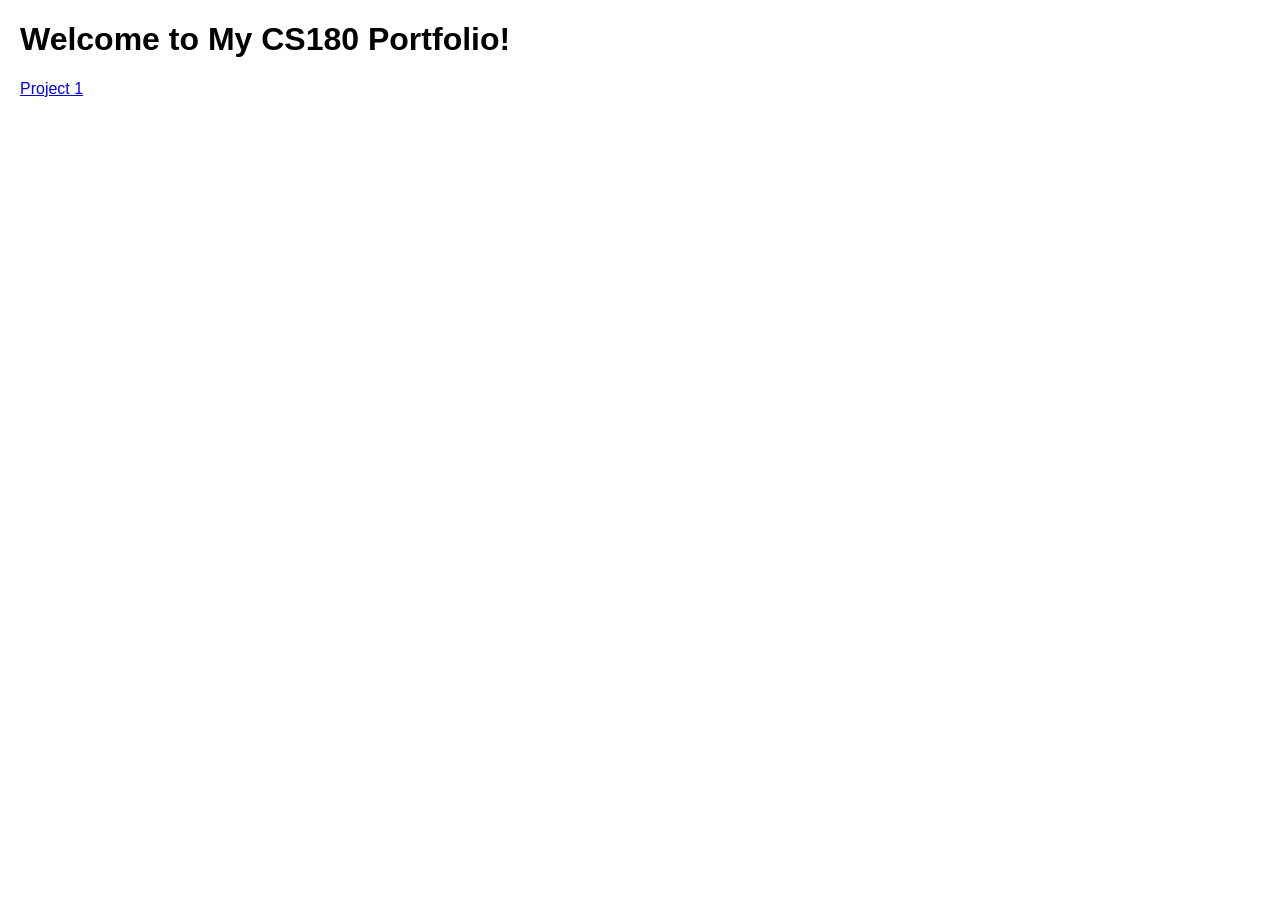
==== index.html @ 3cdd0953 "Update index.html" ====
<!DOCTYPE html>
<html>
<head>
    <title>My Portfolio</title>
    <style>
        body {
            font-family: Arial, sans-serif;
            margin: 20px;
        }
    </style>
</head>
<body>
    <h1>Welcome to My CS180 Portfolio!</h1>
    <a href="./1/index.html">Project 1</a>
</body>
</html>
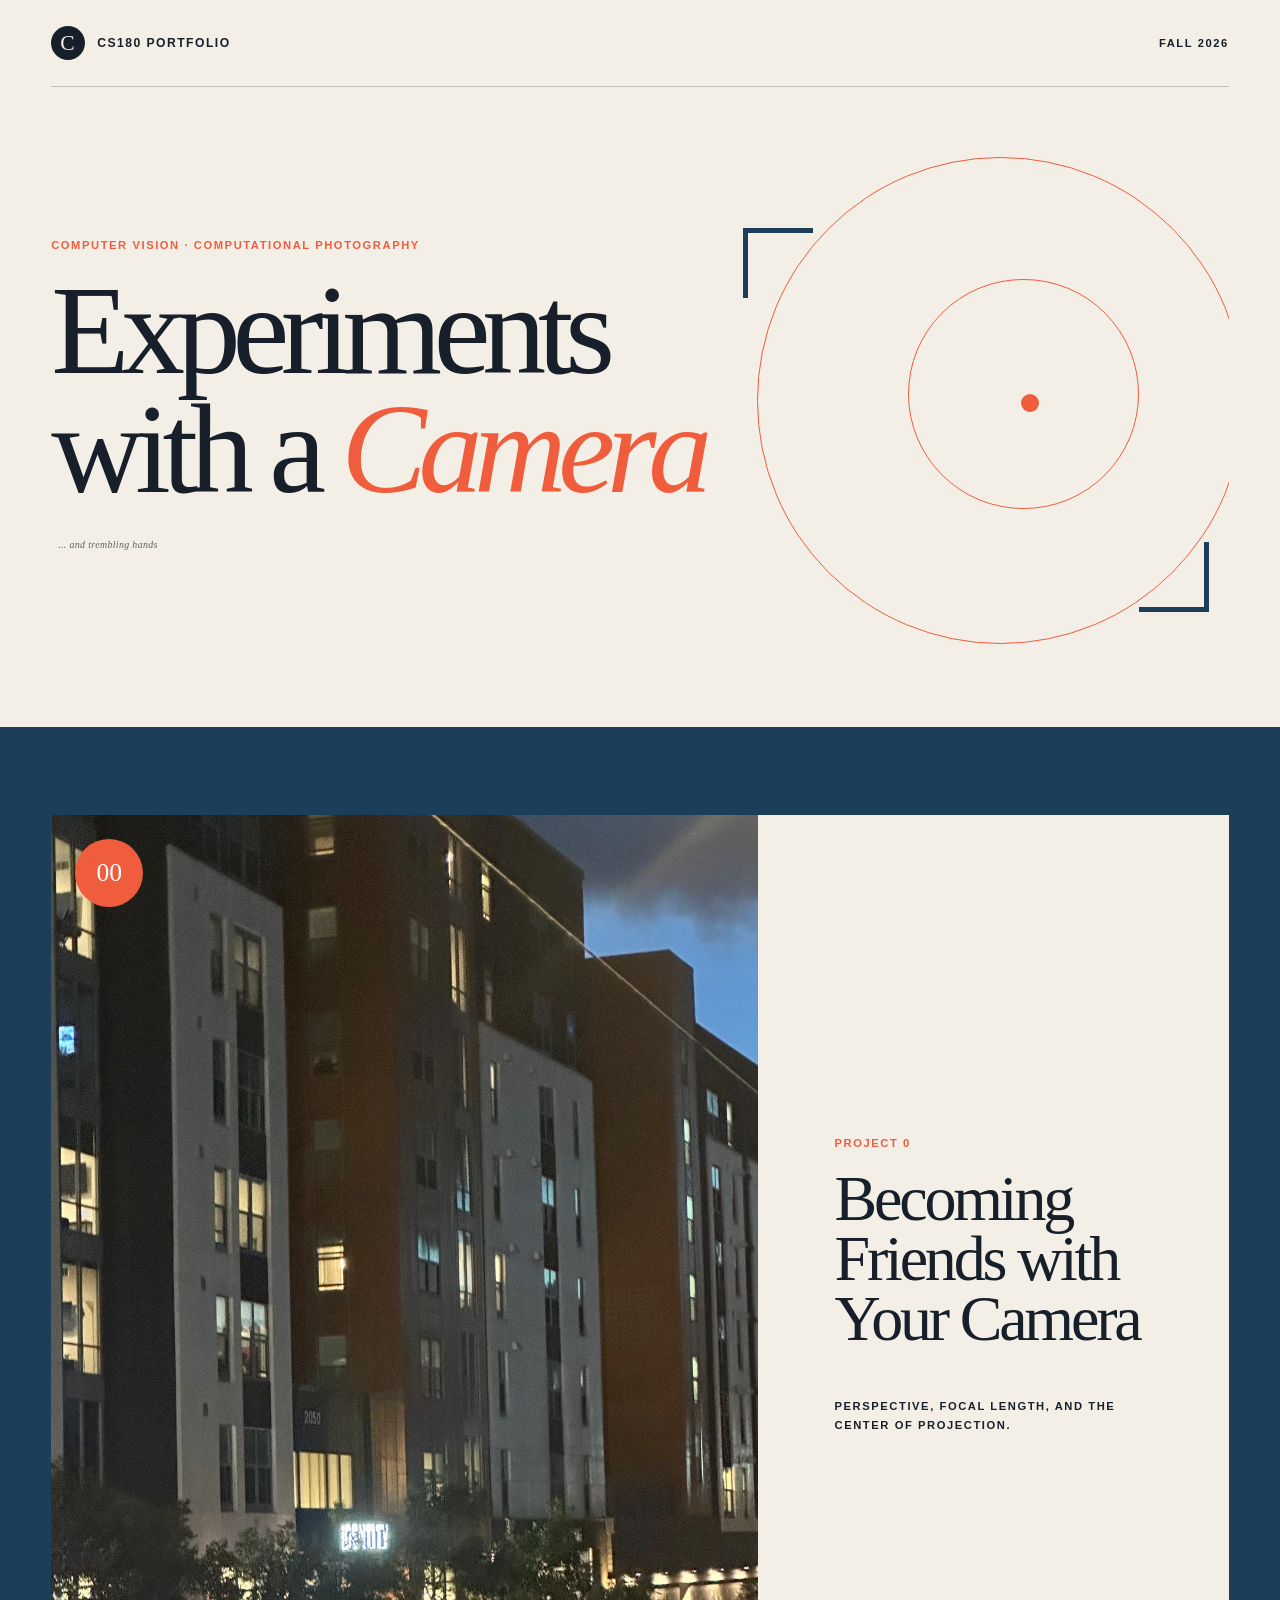
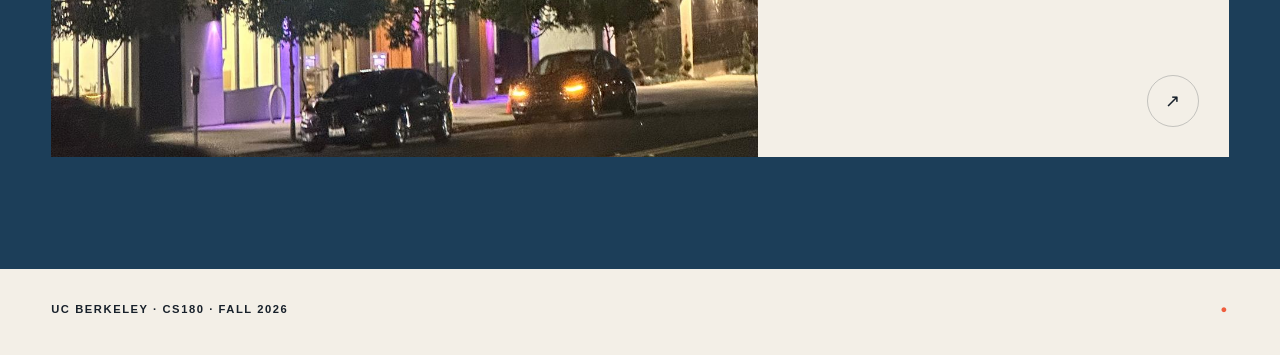
==== commit f2fa5ab4: "Add Project 0 camera perspective portfolio" ====
--- a/index.html
+++ b/index.html
@@ -1,16 +1,57 @@
 <!DOCTYPE html>
-<html>
+<html lang="en">
 <head>
-    <title>My Portfolio</title>
-    <style>
-        body {
-            font-family: Arial, sans-serif;
-            margin: 20px;
-        }
-    </style>
+    <meta charset="UTF-8">
+    <meta name="viewport" content="width=device-width, initial-scale=1.0">
+    <meta name="description" content="CS180 computer vision and computational photography portfolio.">
+    <title>CS180 Computer Vision Portfolio</title>
+    <link rel="stylesheet" href="./style.css">
 </head>
 <body>
-    <h1>Welcome to My CS180 Portfolio!</h1>
-    <a href="./1/index.html">Project 1</a>
+    <header class="site-header">
+        <a class="wordmark" href="./index.html" aria-label="CS180 portfolio home">
+            <span class="wordmark-mark">C</span>
+            <span>CS180 Portfolio</span>
+        </a>
+        <span class="term">Fall 2026</span>
+    </header>
+
+    <main>
+        <section class="hero">
+            <div class="hero-copy">
+                <p class="eyebrow">Computer Vision · Computational Photography</p>
+                <h1>Experiments<br>with a <em>Camera</em></h1>
+                <p class="hero-aside">... and trembling hands</p>
+            </div>
+
+            <div class="hero-art" aria-hidden="true">
+                <span class="focus-ring focus-ring-large"></span>
+                <span class="focus-ring focus-ring-small"></span>
+                <span class="focus-dot"></span>
+                <span class="frame-corner frame-corner-one"></span>
+                <span class="frame-corner frame-corner-two"></span>
+            </div>
+        </section>
+
+        <section class="project-section">
+            <a class="project-card" href="./0/index.html">
+                <div class="project-photo">
+                    <img src="./0/media/architecture-far.jpeg" alt="Apartment building photographed from farther away with zoom">
+                    <span class="project-index">00</span>
+                </div>
+                <div class="project-copy">
+                    <p class="project-label">Project 0</p>
+                    <h2>Becoming Friends with Your Camera</h2>
+                    <p class="project-meta">Perspective, focal length, and the center of projection.</p>
+                    <span class="project-arrow" aria-hidden="true">↗</span>
+                </div>
+            </a>
+        </section>
+    </main>
+
+    <footer class="site-footer">
+        <span>UC Berkeley · CS180 · Fall 2026</span>
+        <span class="footer-mark" aria-hidden="true">●</span>
+    </footer>
 </body>
 </html>
--- a/style.css
+++ b/style.css
@@ -0,0 +1,370 @@
+:root {
+    --ink: #17202a;
+    --paper: #f3efe7;
+    --paper-deep: #e7e0d3;
+    --accent: #ef5d3d;
+    --blue: #1c3e59;
+    --line: rgba(23, 32, 42, 0.22);
+}
+
+* {
+    box-sizing: border-box;
+}
+
+html {
+    scroll-behavior: smooth;
+}
+
+body {
+    margin: 0;
+    background: var(--paper);
+    color: var(--ink);
+    font-family: Arial, Helvetica, sans-serif;
+}
+
+a {
+    color: inherit;
+    text-decoration: none;
+}
+
+img {
+    display: block;
+    width: 100%;
+}
+
+.site-header,
+.site-footer {
+    display: flex;
+    width: min(100% - 8vw, 1480px);
+    margin: 0 auto;
+    align-items: center;
+    justify-content: space-between;
+}
+
+.site-header {
+    padding: 26px 0;
+    border-bottom: 1px solid var(--line);
+}
+
+.wordmark {
+    display: inline-flex;
+    align-items: center;
+    gap: 12px;
+    font-size: 0.76rem;
+    font-weight: 700;
+    letter-spacing: 0.12em;
+    text-transform: uppercase;
+}
+
+.wordmark-mark {
+    display: grid;
+    width: 34px;
+    height: 34px;
+    place-items: center;
+    border-radius: 50%;
+    background: var(--ink);
+    color: var(--paper);
+    font-family: Georgia, 'Times New Roman', serif;
+    font-size: 1.35rem;
+    font-weight: 400;
+    text-transform: none;
+}
+
+.term,
+.eyebrow,
+.project-label,
+.project-meta,
+.site-footer {
+    font-size: 0.7rem;
+    font-weight: 700;
+    letter-spacing: 0.14em;
+    text-transform: uppercase;
+}
+
+.hero {
+    position: relative;
+    display: grid;
+    min-height: 640px;
+    width: min(100% - 8vw, 1480px);
+    margin: 0 auto;
+    grid-template-columns: minmax(0, 1.15fr) minmax(370px, 0.85fr);
+    align-items: center;
+    overflow: hidden;
+}
+
+.hero-copy {
+    position: relative;
+    z-index: 2;
+    padding: 90px 0 115px;
+}
+
+.eyebrow,
+.project-label {
+    margin: 0;
+    color: var(--accent);
+}
+
+.hero h1 {
+    margin: 20px 0 0;
+    font-family: Georgia, 'Times New Roman', serif;
+    font-size: clamp(5rem, 10vw, 10.4rem);
+    font-weight: 400;
+    line-height: 0.93;
+    letter-spacing: -0.065em;
+}
+
+.hero h1 em {
+    color: var(--accent);
+    font-weight: 400;
+}
+
+.hero-aside {
+    margin: 30px 0 0 7px;
+    font-family: Georgia, 'Times New Roman', serif;
+    font-size: clamp(0.62rem, 0.72vw, 0.76rem);
+    font-style: italic;
+    letter-spacing: 0.035em;
+    opacity: 0.68;
+}
+
+.hero-art {
+    position: relative;
+    align-self: stretch;
+}
+
+.focus-ring {
+    position: absolute;
+    border: 1px solid var(--accent);
+    border-radius: 50%;
+}
+
+.focus-ring-large {
+    top: 11%;
+    right: -3%;
+    width: min(38vw, 540px);
+    aspect-ratio: 1;
+}
+
+.focus-ring-small {
+    top: 30%;
+    right: 18%;
+    width: min(18vw, 250px);
+    aspect-ratio: 1;
+}
+
+.focus-dot {
+    position: absolute;
+    top: 48%;
+    right: 38%;
+    width: 18px;
+    height: 18px;
+    border-radius: 50%;
+    background: var(--accent);
+}
+
+.frame-corner {
+    position: absolute;
+    width: 70px;
+    height: 70px;
+}
+
+.frame-corner-one {
+    top: 22%;
+    left: 3%;
+    border-top: 5px solid var(--blue);
+    border-left: 5px solid var(--blue);
+}
+
+.frame-corner-two {
+    right: 4%;
+    bottom: 18%;
+    border-right: 5px solid var(--blue);
+    border-bottom: 5px solid var(--blue);
+}
+
+.project-section {
+    padding: 88px 4vw 112px;
+    background: var(--blue);
+}
+
+.project-card {
+    display: grid;
+    max-width: 1380px;
+    margin: 0 auto;
+    grid-template-columns: minmax(0, 1.2fr) minmax(360px, 0.8fr);
+    background: var(--paper);
+    transition: box-shadow 220ms ease, transform 220ms ease;
+}
+
+.project-card:hover {
+    box-shadow: 0 30px 75px rgba(0, 0, 0, 0.26);
+    transform: translateY(-6px);
+}
+
+.project-photo {
+    position: relative;
+    min-height: 520px;
+    overflow: hidden;
+}
+
+.project-photo img {
+    height: 100%;
+    object-fit: cover;
+    transition: transform 650ms ease;
+}
+
+.project-card:hover .project-photo img {
+    transform: scale(1.025);
+}
+
+.project-index {
+    position: absolute;
+    top: 24px;
+    left: 24px;
+    display: grid;
+    width: 68px;
+    height: 68px;
+    place-items: center;
+    border-radius: 50%;
+    background: var(--accent);
+    color: white;
+    font-family: Georgia, 'Times New Roman', serif;
+    font-size: 1.6rem;
+}
+
+.project-copy {
+    position: relative;
+    display: flex;
+    min-height: 520px;
+    padding: clamp(40px, 6vw, 84px);
+    flex-direction: column;
+    justify-content: center;
+}
+
+.project-copy h2 {
+    max-width: 530px;
+    margin: 20px 0 48px;
+    font-family: Georgia, 'Times New Roman', serif;
+    font-size: clamp(3.2rem, 5vw, 6rem);
+    font-weight: 400;
+    line-height: 0.94;
+    letter-spacing: -0.05em;
+}
+
+.project-meta {
+    max-width: 360px;
+    margin: 0;
+    line-height: 1.7;
+}
+
+.project-arrow {
+    position: absolute;
+    right: 30px;
+    bottom: 30px;
+    display: grid;
+    width: 52px;
+    height: 52px;
+    place-items: center;
+    border: 1px solid var(--line);
+    border-radius: 50%;
+    font-size: 1.15rem;
+}
+
+.site-footer {
+    padding: 34px 0 40px;
+}
+
+.footer-mark {
+    color: var(--accent);
+}
+
+@media (max-width: 850px) {
+    .hero {
+        min-height: 720px;
+        grid-template-columns: 1fr;
+    }
+
+    .hero-copy {
+        padding-bottom: 40px;
+    }
+
+    .hero-art {
+        position: absolute;
+        right: 0;
+        bottom: 0;
+        width: 55%;
+        height: 48%;
+    }
+
+    .focus-ring-large {
+        width: 340px;
+    }
+
+    .focus-ring-small {
+        width: 160px;
+    }
+
+    .project-card {
+        grid-template-columns: 1fr;
+    }
+}
+
+@media (max-width: 560px) {
+    .site-header,
+    .site-footer,
+    .hero {
+        width: min(100% - 44px, 1480px);
+    }
+
+    .term {
+        display: none;
+    }
+
+    .hero {
+        min-height: 630px;
+    }
+
+    .hero h1 {
+        font-size: clamp(4.2rem, 21vw, 6.2rem);
+    }
+
+    .project-section {
+        padding: 62px 22px 72px;
+    }
+
+    .project-photo {
+        min-height: 390px;
+    }
+
+    .project-copy {
+        min-height: 420px;
+        padding: 42px 28px 80px;
+    }
+
+    .project-copy h2 {
+        font-size: 3.5rem;
+    }
+
+    .site-footer {
+        line-height: 1.6;
+    }
+}
+
+@media (prefers-reduced-motion: reduce) {
+    *,
+    *::before,
+    *::after {
+        scroll-behavior: auto !important;
+        transition-duration: 0.01ms !important;
+    }
+}
+
+@media print {
+    body {
+        background: white;
+    }
+
+    .project-card {
+        break-inside: avoid;
+    }
+}
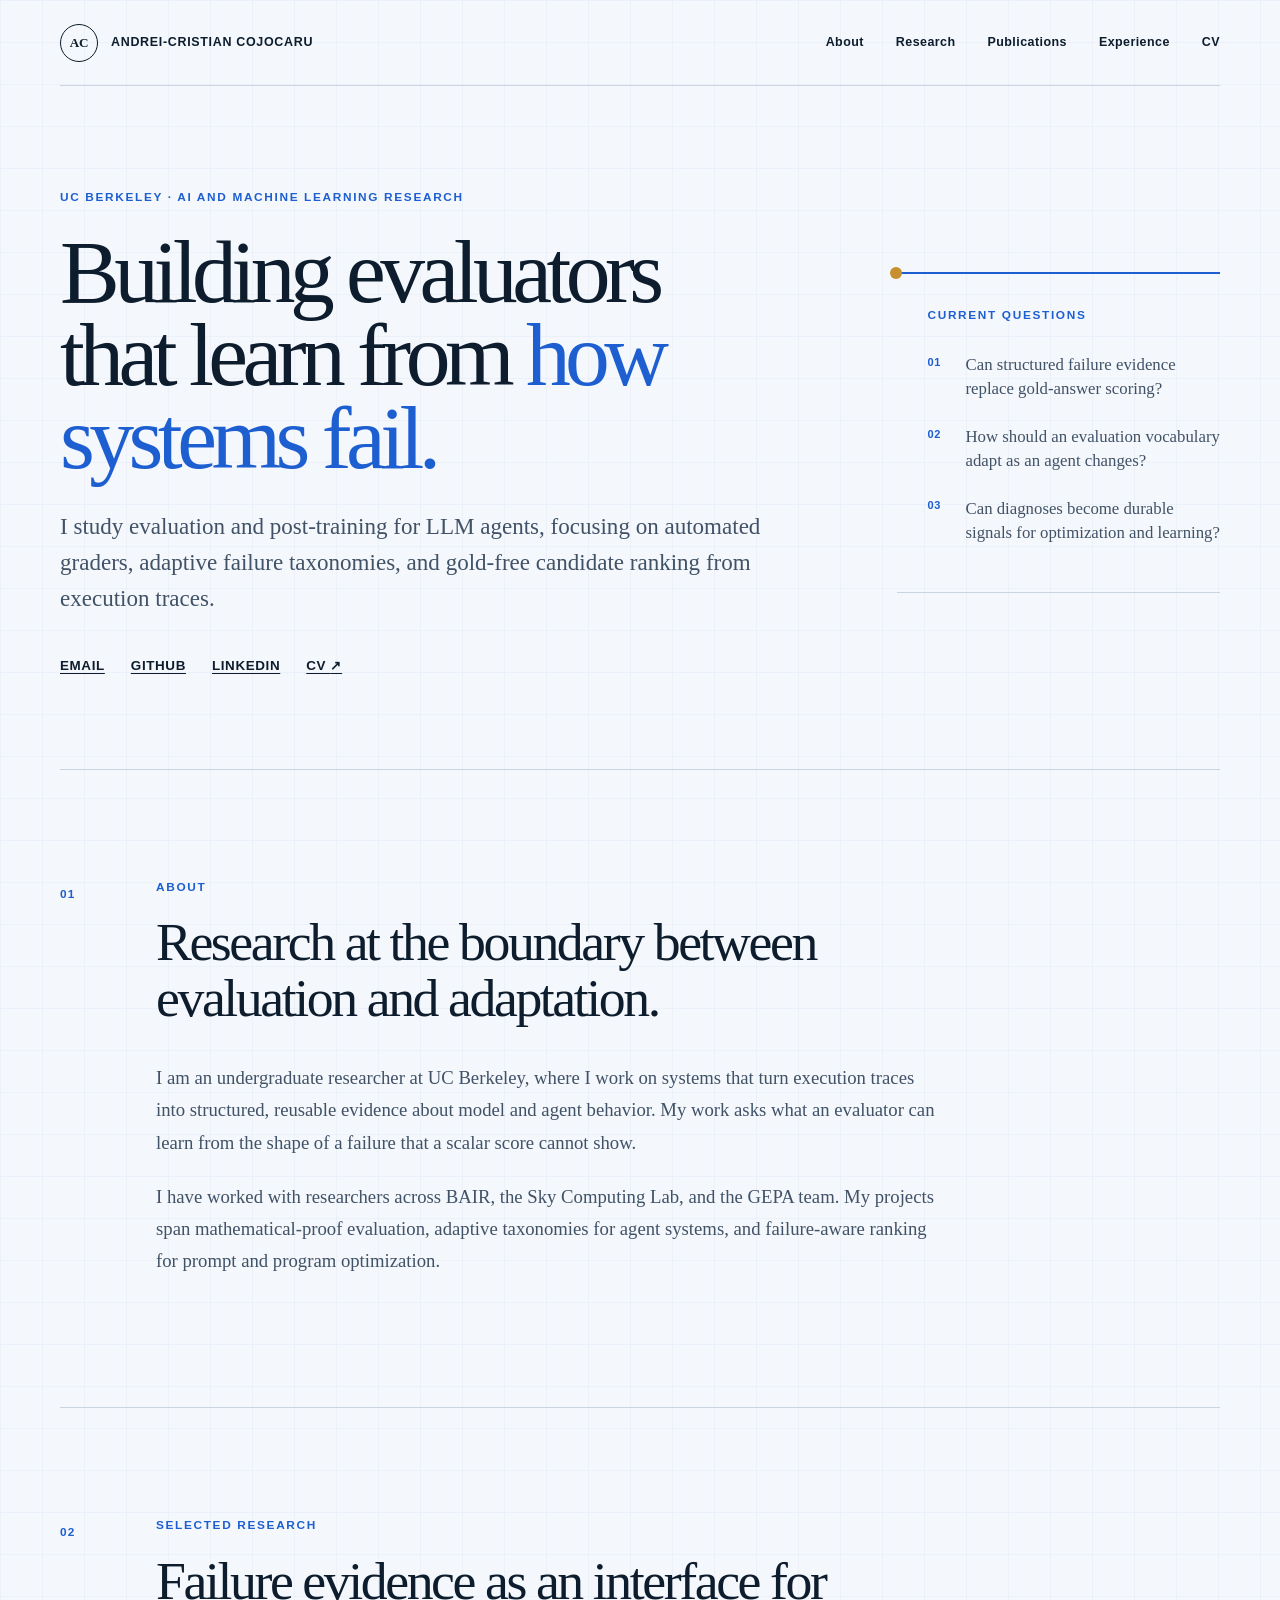
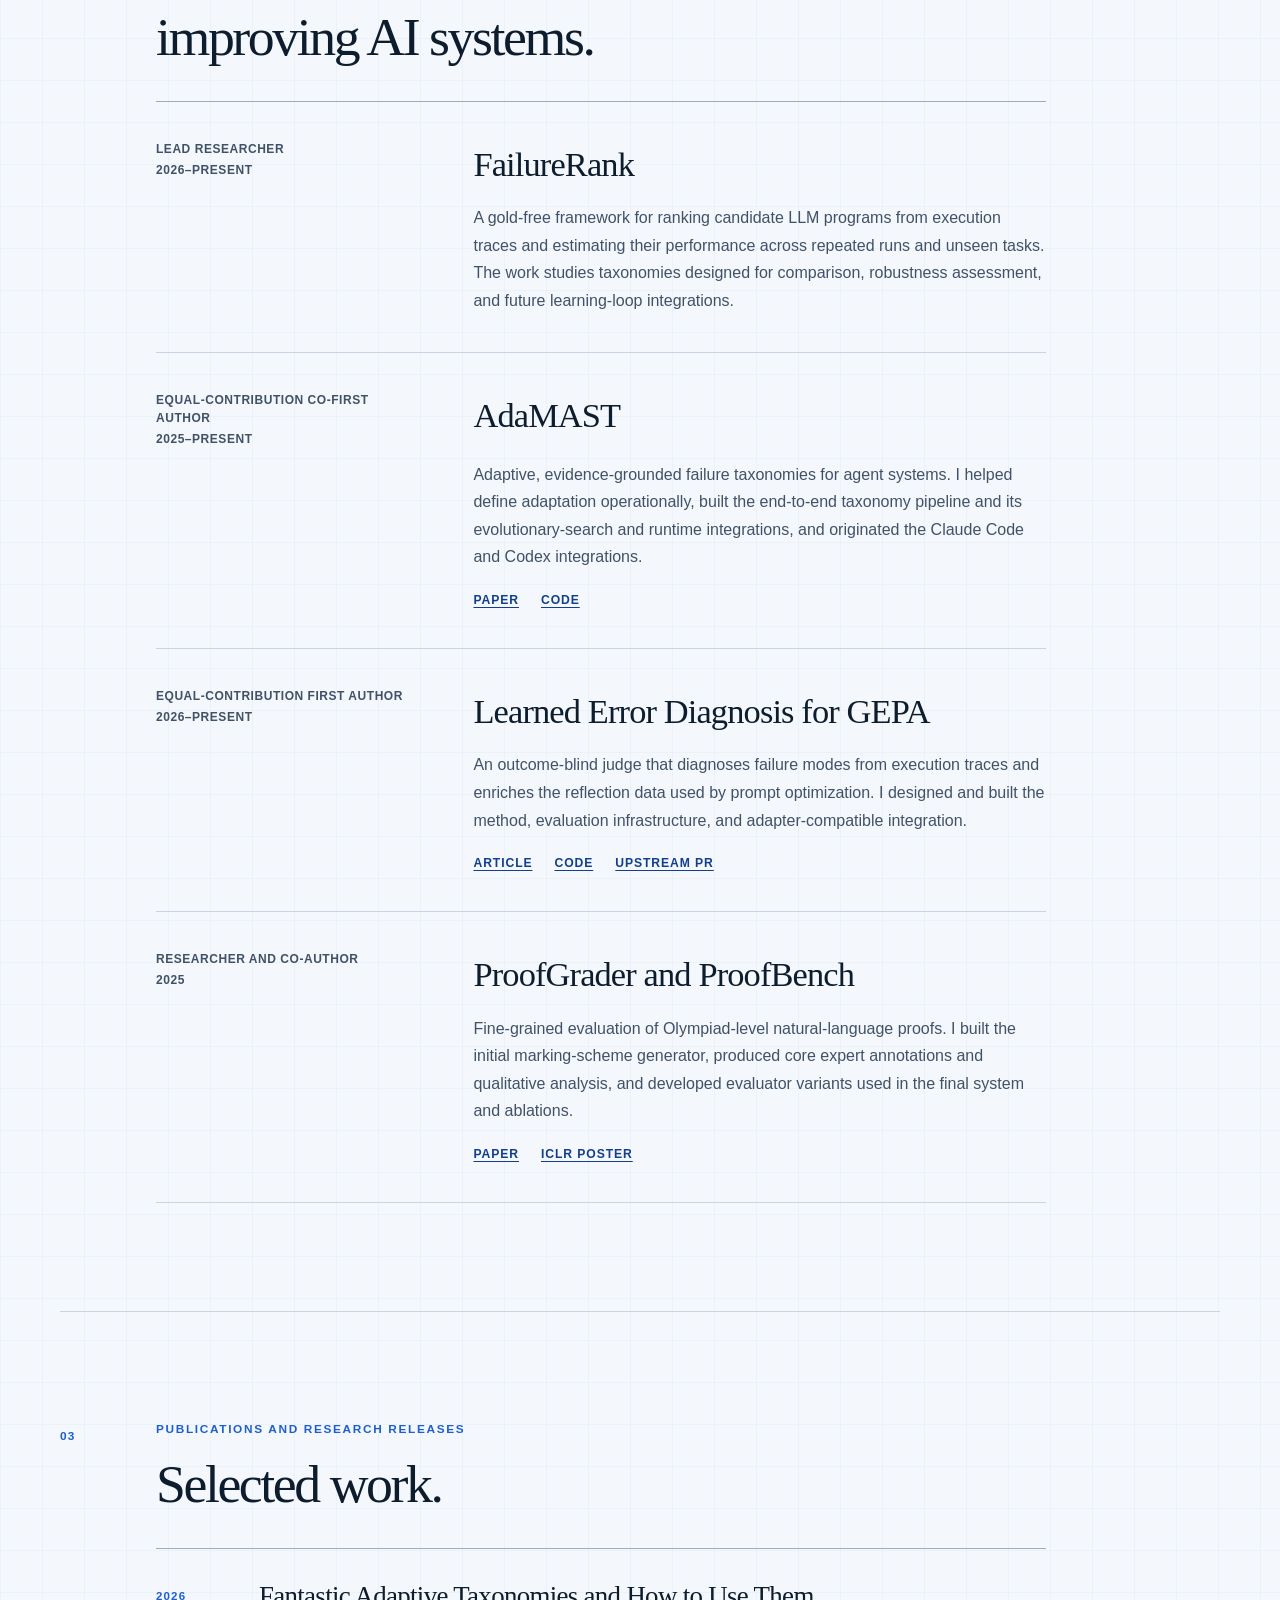
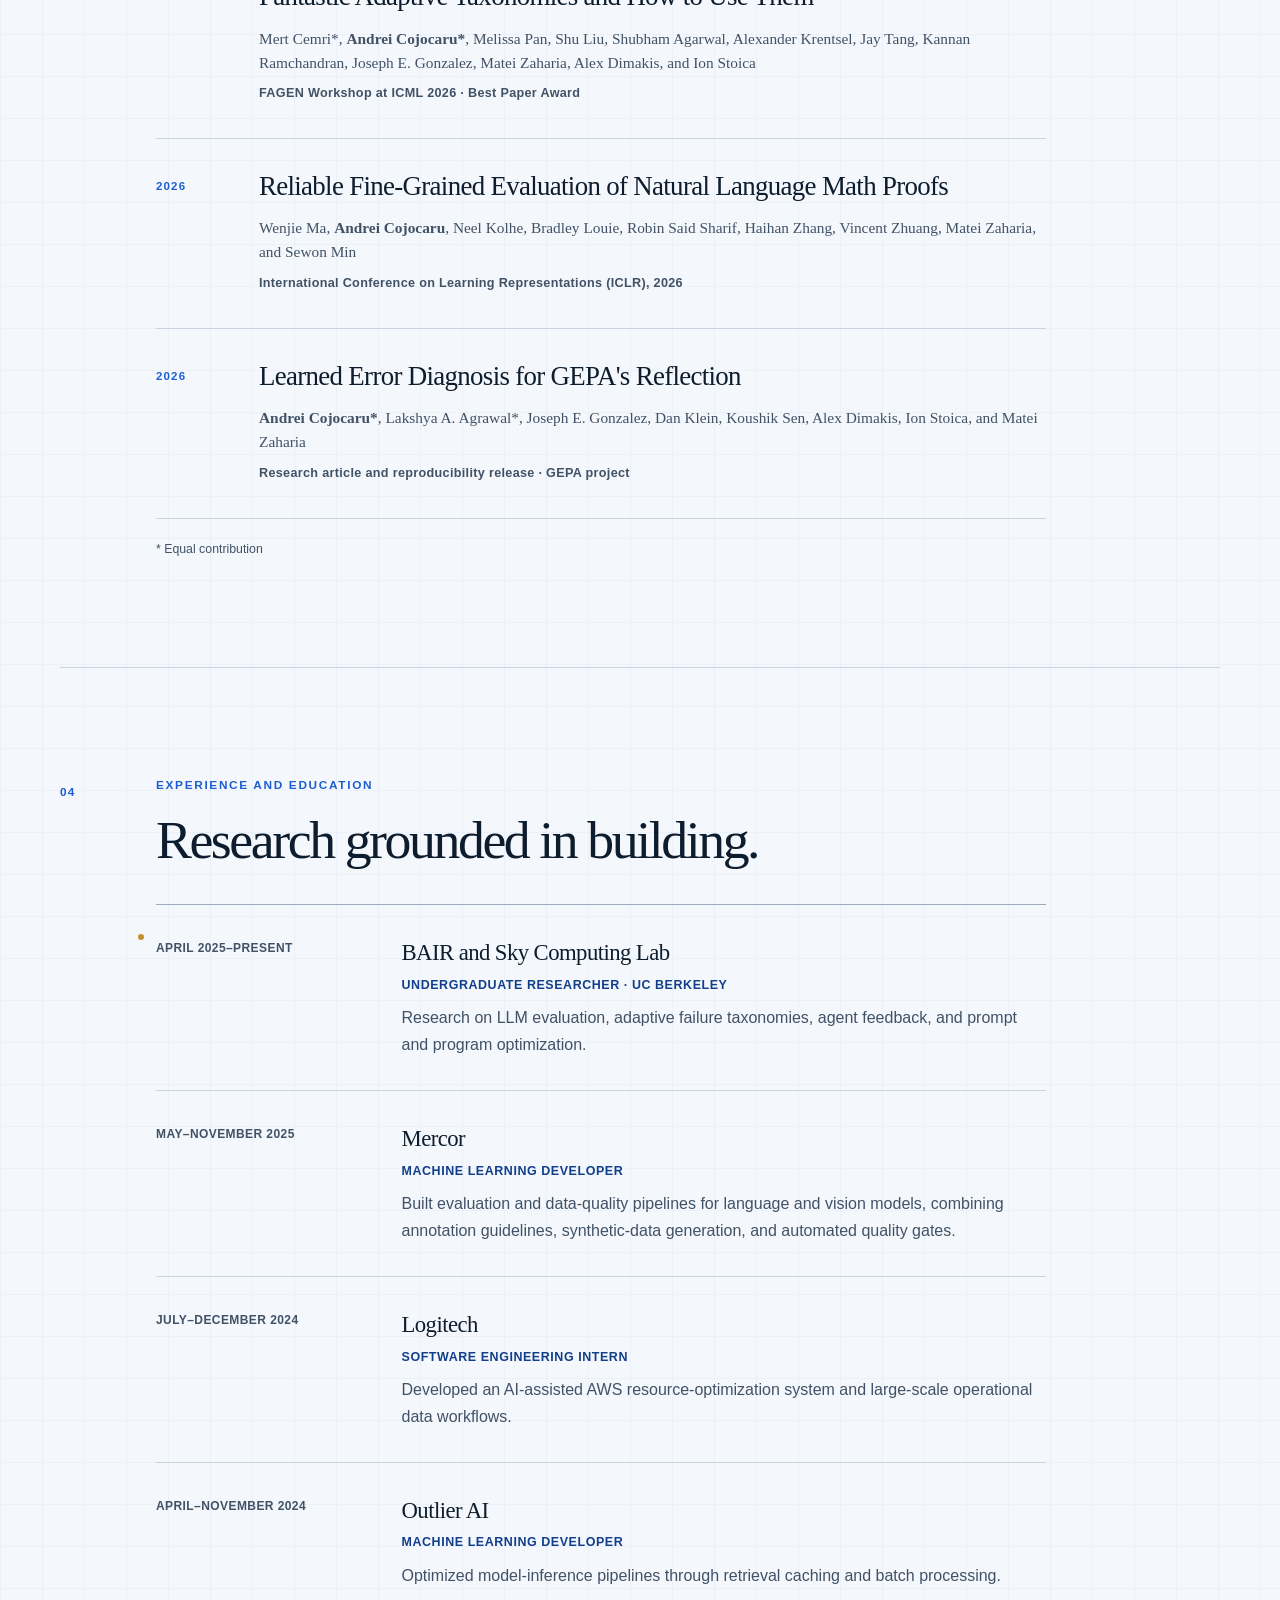
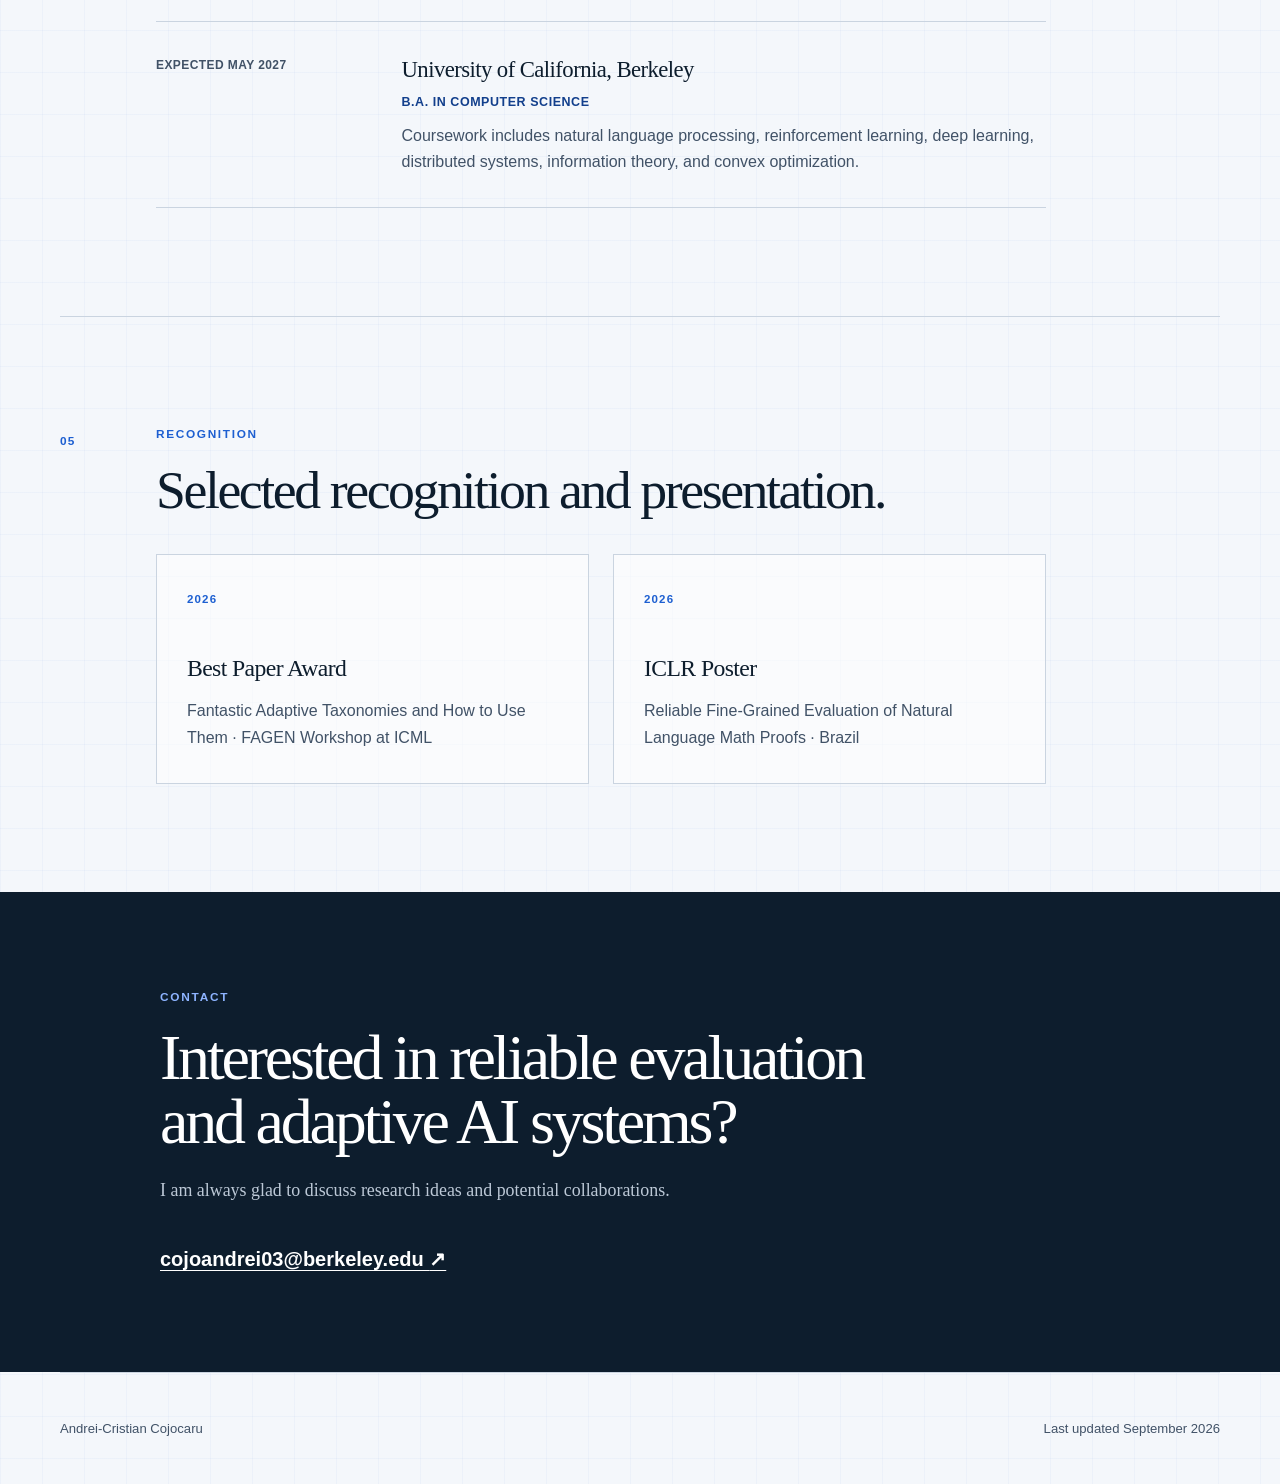
==== commit b0a9ff63: "Replace course landing page with academic profile" ====
--- a/index.html
+++ b/index.html
@@ -1,57 +1,249 @@
-<!DOCTYPE html>
+<!doctype html>
 <html lang="en">
 <head>
-    <meta charset="UTF-8">
-    <meta name="viewport" content="width=device-width, initial-scale=1.0">
-    <meta name="description" content="CS180 computer vision and computational photography portfolio.">
-    <title>CS180 Computer Vision Portfolio</title>
+    <meta charset="utf-8">
+    <meta name="viewport" content="width=device-width, initial-scale=1">
+    <meta name="description" content="Andrei-Cristian Cojocaru is a UC Berkeley researcher working on LLM evaluation, post-training, and agentic systems.">
+    <meta name="theme-color" content="#f4f7fb">
+    <title>Andrei-Cristian Cojocaru | AI Research</title>
     <link rel="stylesheet" href="./style.css">
 </head>
 <body>
-    <header class="site-header">
-        <a class="wordmark" href="./index.html" aria-label="CS180 portfolio home">
-            <span class="wordmark-mark">C</span>
-            <span>CS180 Portfolio</span>
+    <a class="skip-link" href="#main">Skip to content</a>
+
+    <header class="site-header" id="top">
+        <a class="identity" href="#top" aria-label="Andrei-Cristian Cojocaru home">
+            <span class="identity-mark" aria-hidden="true">AC</span>
+            <span>Andrei-Cristian Cojocaru</span>
         </a>
-        <span class="term">Fall 2026</span>
+        <nav class="site-nav" aria-label="Primary navigation">
+            <a href="#about">About</a>
+            <a href="#research">Research</a>
+            <a href="#publications">Publications</a>
+            <a href="#experience">Experience</a>
+            <a href="./assets/Andrei_Cojocaru_CV.pdf">CV</a>
+        </nav>
     </header>
 
-    <main>
-        <section class="hero">
-            <div class="hero-copy">
-                <p class="eyebrow">Computer Vision · Computational Photography</p>
-                <h1>Experiments<br>with a <em>Camera</em></h1>
-                <p class="hero-aside">... and trembling hands</p>
-            </div>
-
-            <div class="hero-art" aria-hidden="true">
-                <span class="focus-ring focus-ring-large"></span>
-                <span class="focus-ring focus-ring-small"></span>
-                <span class="focus-dot"></span>
-                <span class="frame-corner frame-corner-one"></span>
-                <span class="frame-corner frame-corner-two"></span>
-            </div>
-        </section>
-
-        <section class="project-section">
-            <a class="project-card" href="./0/index.html">
-                <div class="project-photo">
-                    <img src="./0/media/architecture-far.jpeg" alt="Apartment building photographed from farther away with zoom">
-                    <span class="project-index">00</span>
-                </div>
-                <div class="project-copy">
-                    <p class="project-label">Project 0</p>
-                    <h2>Becoming Friends with Your Camera</h2>
-                    <p class="project-meta">Perspective, focal length, and the center of projection.</p>
-                    <span class="project-arrow" aria-hidden="true">↗</span>
-                </div>
-            </a>
+    <main id="main">
+        <section class="intro" aria-labelledby="intro-title">
+            <div class="intro-copy">
+                <p class="eyebrow">UC Berkeley · AI and machine learning research</p>
+                <h1 id="intro-title">Building evaluators that learn from <em>how systems fail.</em></h1>
+                <p class="intro-summary">I study evaluation and post-training for LLM agents, focusing on automated graders, adaptive failure taxonomies, and gold-free candidate ranking from execution traces.</p>
+                <div class="profile-links" aria-label="Profile links">
+                    <a href="mailto:cojoandrei03@berkeley.edu">Email</a>
+                    <a href="https://github.com/AndreiBerkeley">GitHub</a>
+                    <a href="https://www.linkedin.com/in/andrei-cojocaru-berkeley">LinkedIn</a>
+                    <a href="./assets/Andrei_Cojocaru_CV.pdf">CV <span aria-hidden="true">↗</span></a>
+                </div>
+            </div>
+
+            <aside class="focus-panel" aria-labelledby="focus-title">
+                <p class="panel-label" id="focus-title">Current questions</p>
+                <ol>
+                    <li>Can structured failure evidence replace gold-answer scoring?</li>
+                    <li>How should an evaluation vocabulary adapt as an agent changes?</li>
+                    <li>Can diagnoses become durable signals for optimization and learning?</li>
+                </ol>
+            </aside>
+        </section>
+
+        <section class="section about" id="about" aria-labelledby="about-title">
+            <div class="section-index" aria-hidden="true">01</div>
+            <div class="section-body">
+                <p class="section-kicker">About</p>
+                <h2 id="about-title">Research at the boundary between evaluation and adaptation.</h2>
+                <p>I am an undergraduate researcher at UC Berkeley, where I work on systems that turn execution traces into structured, reusable evidence about model and agent behavior. My work asks what an evaluator can learn from the shape of a failure that a scalar score cannot show.</p>
+                <p>I have worked with researchers across BAIR, the Sky Computing Lab, and the GEPA team. My projects span mathematical-proof evaluation, adaptive taxonomies for agent systems, and failure-aware ranking for prompt and program optimization.</p>
+            </div>
+        </section>
+
+        <section class="section research" id="research" aria-labelledby="research-title">
+            <div class="section-index" aria-hidden="true">02</div>
+            <div class="section-body">
+                <p class="section-kicker">Selected research</p>
+                <h2 id="research-title">Failure evidence as an interface for improving AI systems.</h2>
+
+                <div class="project-list">
+                    <article class="project">
+                        <div class="project-meta">
+                            <span>Lead researcher</span>
+                            <span>2026–present</span>
+                        </div>
+                        <h3>FailureRank</h3>
+                        <p>A gold-free framework for ranking candidate LLM programs from execution traces and estimating their performance across repeated runs and unseen tasks. The work studies taxonomies designed for comparison, robustness assessment, and future learning-loop integrations.</p>
+                    </article>
+
+                    <article class="project">
+                        <div class="project-meta">
+                            <span>Equal-contribution co-first author</span>
+                            <span>2025–present</span>
+                        </div>
+                        <h3>AdaMAST</h3>
+                        <p>Adaptive, evidence-grounded failure taxonomies for agent systems. I helped define adaptation operationally, built the end-to-end taxonomy pipeline and its evolutionary-search and runtime integrations, and originated the Claude Code and Codex integrations.</p>
+                        <div class="inline-links">
+                            <a href="https://arxiv.org/abs/2607.16387">Paper</a>
+                            <a href="https://github.com/multi-agent-systems-failure-taxonomy/AdaMAST">Code</a>
+                        </div>
+                    </article>
+
+                    <article class="project">
+                        <div class="project-meta">
+                            <span>Equal-contribution first author</span>
+                            <span>2026–present</span>
+                        </div>
+                        <h3>Learned Error Diagnosis for GEPA</h3>
+                        <p>An outcome-blind judge that diagnoses failure modes from execution traces and enriches the reflection data used by prompt optimization. I designed and built the method, evaluation infrastructure, and adapter-compatible integration.</p>
+                        <div class="inline-links">
+                            <a href="https://andreiberkeley.github.io/gepa-named-failure-modes/blog/2026/09/03/named-failure-modes/">Article</a>
+                            <a href="https://github.com/AndreiBerkeley/gepa-named-failure-modes">Code</a>
+                            <a href="https://github.com/gepa-ai/gepa/pull/447">Upstream PR</a>
+                        </div>
+                    </article>
+
+                    <article class="project">
+                        <div class="project-meta">
+                            <span>Researcher and co-author</span>
+                            <span>2025</span>
+                        </div>
+                        <h3>ProofGrader and ProofBench</h3>
+                        <p>Fine-grained evaluation of Olympiad-level natural-language proofs. I built the initial marking-scheme generator, produced core expert annotations and qualitative analysis, and developed evaluator variants used in the final system and ablations.</p>
+                        <div class="inline-links">
+                            <a href="https://arxiv.org/abs/2510.13888">Paper</a>
+                            <a href="https://iclr.cc/media/iclr-2026/Slides/10007732_wFrlhD4.pdf">ICLR poster</a>
+                        </div>
+                    </article>
+                </div>
+            </div>
+        </section>
+
+        <section class="section publications" id="publications" aria-labelledby="publications-title">
+            <div class="section-index" aria-hidden="true">03</div>
+            <div class="section-body">
+                <p class="section-kicker">Publications and research releases</p>
+                <h2 id="publications-title">Selected work.</h2>
+
+                <div class="publication-list">
+                    <article class="publication">
+                        <div class="publication-year">2026</div>
+                        <div class="publication-copy">
+                            <h3><a href="https://arxiv.org/abs/2607.16387">Fantastic Adaptive Taxonomies and How to Use Them</a></h3>
+                            <p class="authors">Mert Cemri*, <strong>Andrei Cojocaru*</strong>, Melissa Pan, Shu Liu, Shubham Agarwal, Alexander Krentsel, Jay Tang, Kannan Ramchandran, Joseph E. Gonzalez, Matei Zaharia, Alex Dimakis, and Ion Stoica</p>
+                            <p class="venue">FAGEN Workshop at ICML 2026 · <strong>Best Paper Award</strong></p>
+                        </div>
+                    </article>
+
+                    <article class="publication">
+                        <div class="publication-year">2026</div>
+                        <div class="publication-copy">
+                            <h3><a href="https://arxiv.org/abs/2510.13888">Reliable Fine-Grained Evaluation of Natural Language Math Proofs</a></h3>
+                            <p class="authors">Wenjie Ma, <strong>Andrei Cojocaru</strong>, Neel Kolhe, Bradley Louie, Robin Said Sharif, Haihan Zhang, Vincent Zhuang, Matei Zaharia, and Sewon Min</p>
+                            <p class="venue">International Conference on Learning Representations (ICLR), 2026</p>
+                        </div>
+                    </article>
+
+                    <article class="publication">
+                        <div class="publication-year">2026</div>
+                        <div class="publication-copy">
+                            <h3><a href="https://andreiberkeley.github.io/gepa-named-failure-modes/blog/2026/09/03/named-failure-modes/">Learned Error Diagnosis for GEPA's Reflection</a></h3>
+                            <p class="authors"><strong>Andrei Cojocaru*</strong>, Lakshya A. Agrawal*, Joseph E. Gonzalez, Dan Klein, Koushik Sen, Alex Dimakis, Ion Stoica, and Matei Zaharia</p>
+                            <p class="venue">Research article and reproducibility release · GEPA project</p>
+                        </div>
+                    </article>
+                </div>
+                <p class="equal-note">* Equal contribution</p>
+            </div>
+        </section>
+
+        <section class="section experience" id="experience" aria-labelledby="experience-title">
+            <div class="section-index" aria-hidden="true">04</div>
+            <div class="section-body">
+                <p class="section-kicker">Experience and education</p>
+                <h2 id="experience-title">Research grounded in building.</h2>
+
+                <div class="timeline">
+                    <article class="timeline-entry featured-entry">
+                        <p class="timeline-date">April 2025–present</p>
+                        <div>
+                            <h3>BAIR and Sky Computing Lab</h3>
+                            <p class="role">Undergraduate Researcher · UC Berkeley</p>
+                            <p>Research on LLM evaluation, adaptive failure taxonomies, agent feedback, and prompt and program optimization.</p>
+                        </div>
+                    </article>
+
+                    <article class="timeline-entry">
+                        <p class="timeline-date">May–November 2025</p>
+                        <div>
+                            <h3>Mercor</h3>
+                            <p class="role">Machine Learning Developer</p>
+                            <p>Built evaluation and data-quality pipelines for language and vision models, combining annotation guidelines, synthetic-data generation, and automated quality gates.</p>
+                        </div>
+                    </article>
+
+                    <article class="timeline-entry">
+                        <p class="timeline-date">July–December 2024</p>
+                        <div>
+                            <h3>Logitech</h3>
+                            <p class="role">Software Engineering Intern</p>
+                            <p>Developed an AI-assisted AWS resource-optimization system and large-scale operational data workflows.</p>
+                        </div>
+                    </article>
+
+                    <article class="timeline-entry">
+                        <p class="timeline-date">April–November 2024</p>
+                        <div>
+                            <h3>Outlier AI</h3>
+                            <p class="role">Machine Learning Developer</p>
+                            <p>Optimized model-inference pipelines through retrieval caching and batch processing.</p>
+                        </div>
+                    </article>
+
+                    <article class="timeline-entry education-entry">
+                        <p class="timeline-date">Expected May 2027</p>
+                        <div>
+                            <h3>University of California, Berkeley</h3>
+                            <p class="role">B.A. in Computer Science</p>
+                            <p>Coursework includes natural language processing, reinforcement learning, deep learning, distributed systems, information theory, and convex optimization.</p>
+                        </div>
+                    </article>
+                </div>
+            </div>
+        </section>
+
+        <section class="section recognition" aria-labelledby="recognition-title">
+            <div class="section-index" aria-hidden="true">05</div>
+            <div class="section-body">
+                <p class="section-kicker">Recognition</p>
+                <h2 id="recognition-title">Selected recognition and presentation.</h2>
+                <div class="recognition-grid">
+                    <article>
+                        <span class="recognition-year">2026</span>
+                        <h3>Best Paper Award</h3>
+                        <p>Fantastic Adaptive Taxonomies and How to Use Them · FAGEN Workshop at ICML</p>
+                    </article>
+                    <article>
+                        <span class="recognition-year">2026</span>
+                        <h3>ICLR Poster</h3>
+                        <p>Reliable Fine-Grained Evaluation of Natural Language Math Proofs · Brazil</p>
+                    </article>
+                </div>
+            </div>
+        </section>
+
+        <section class="contact" id="contact" aria-labelledby="contact-title">
+            <div class="contact-inner">
+                <p class="contact-label">Contact</p>
+                <h2 id="contact-title">Interested in reliable evaluation and adaptive AI systems?</h2>
+                <p>I am always glad to discuss research ideas and potential collaborations.</p>
+                <a class="contact-link" href="mailto:cojoandrei03@berkeley.edu">cojoandrei03@berkeley.edu <span aria-hidden="true">↗</span></a>
+            </div>
         </section>
     </main>
 
     <footer class="site-footer">
-        <span>UC Berkeley · CS180 · Fall 2026</span>
-        <span class="footer-mark" aria-hidden="true">●</span>
+        <span>Andrei-Cristian Cojocaru</span>
+        <span>Last updated September 2026</span>
     </footer>
 </body>
 </html>
--- a/style.css
+++ b/style.css
@@ -1,10 +1,15 @@
 :root {
-    --ink: #17202a;
-    --paper: #f3efe7;
-    --paper-deep: #e7e0d3;
-    --accent: #ef5d3d;
-    --blue: #1c3e59;
-    --line: rgba(23, 32, 42, 0.22);
+    --paper: #f4f7fb;
+    --paper-raised: #ffffff;
+    --ink: #0d1d2d;
+    --ink-soft: #415267;
+    --blue: #1d5fd1;
+    --blue-deep: #123f8c;
+    --gold: #c6902f;
+    --line: #cad4e0;
+    --line-strong: #9dabbc;
+    --serif: "Iowan Old Style", "Palatino Linotype", "Book Antiqua", Palatino, Georgia, serif;
+    --sans: Inter, ui-sans-serif, -apple-system, BlinkMacSystemFont, "Segoe UI", sans-serif;
 }
 
 * {
@@ -17,354 +22,607 @@
 
 body {
     margin: 0;
-    background: var(--paper);
+    background:
+        linear-gradient(rgba(29, 95, 209, 0.035) 1px, transparent 1px),
+        linear-gradient(90deg, rgba(29, 95, 209, 0.035) 1px, transparent 1px),
+        var(--paper);
+    background-size: 42px 42px;
     color: var(--ink);
-    font-family: Arial, Helvetica, sans-serif;
+    font-family: var(--sans);
+    font-size: 1rem;
+    line-height: 1.65;
+    text-rendering: optimizeLegibility;
 }
 
 a {
     color: inherit;
+    text-decoration-thickness: 1px;
+    text-underline-offset: 0.22em;
+}
+
+a:focus-visible,
+button:focus-visible {
+    outline: 3px solid var(--gold);
+    outline-offset: 4px;
+}
+
+.skip-link {
+    position: fixed;
+    top: 12px;
+    left: 12px;
+    z-index: 100;
+    padding: 10px 14px;
+    background: var(--ink);
+    color: white;
+    transform: translateY(-160%);
+}
+
+.skip-link:focus {
+    transform: translateY(0);
+}
+
+.site-header,
+.intro,
+.section,
+.site-footer {
+    width: min(100% - 56px, 1160px);
+    margin-inline: auto;
+}
+
+.site-header {
+    display: flex;
+    min-height: 86px;
+    align-items: center;
+    justify-content: space-between;
+    gap: 32px;
+    border-bottom: 1px solid var(--line);
+}
+
+.identity {
+    display: inline-flex;
+    align-items: center;
+    gap: 13px;
+    font-size: 0.78rem;
+    font-weight: 750;
+    letter-spacing: 0.055em;
     text-decoration: none;
-}
-
-img {
-    display: block;
-    width: 100%;
-}
-
-.site-header,
+    text-transform: uppercase;
+}
+
+.identity-mark {
+    display: grid;
+    width: 38px;
+    height: 38px;
+    place-items: center;
+    border: 1px solid var(--ink);
+    border-radius: 50%;
+    font-family: var(--serif);
+    font-size: 0.82rem;
+    font-weight: 700;
+    letter-spacing: -0.02em;
+}
+
+.site-nav {
+    display: flex;
+    align-items: center;
+    gap: clamp(18px, 2.5vw, 34px);
+    font-size: 0.78rem;
+    font-weight: 680;
+    letter-spacing: 0.035em;
+}
+
+.site-nav a {
+    text-decoration: none;
+}
+
+.site-nav a:hover,
+.profile-links a:hover,
+.site-footer a:hover {
+    color: var(--blue);
+}
+
+.intro {
+    display: grid;
+    min-height: 670px;
+    padding-block: 102px 92px;
+    grid-template-columns: minmax(0, 1.65fr) minmax(290px, 0.75fr);
+    gap: clamp(70px, 10vw, 138px);
+    align-items: center;
+}
+
+.eyebrow,
+.panel-label,
+.section-kicker {
+    margin: 0;
+    color: var(--blue);
+    font-size: 0.74rem;
+    font-weight: 780;
+    letter-spacing: 0.14em;
+    text-transform: uppercase;
+}
+
+.intro h1 {
+    max-width: 810px;
+    margin: 22px 0 30px;
+    font-family: var(--serif);
+    font-size: clamp(3.7rem, 7vw, 6.65rem);
+    font-weight: 400;
+    letter-spacing: -0.062em;
+    line-height: 0.93;
+}
+
+.intro h1 em {
+    color: var(--blue);
+    font-style: normal;
+}
+
+.intro-summary {
+    max-width: 720px;
+    margin: 0;
+    color: var(--ink-soft);
+    font-family: var(--serif);
+    font-size: clamp(1.18rem, 1.8vw, 1.48rem);
+    line-height: 1.55;
+}
+
+.profile-links {
+    display: flex;
+    margin-top: 38px;
+    flex-wrap: wrap;
+    gap: 12px 26px;
+    font-size: 0.84rem;
+    font-weight: 720;
+    letter-spacing: 0.045em;
+    text-transform: uppercase;
+}
+
+.focus-panel {
+    position: relative;
+    padding: 32px 0 24px 30px;
+    border-top: 2px solid var(--blue);
+    border-bottom: 1px solid var(--line);
+}
+
+.focus-panel::before {
+    position: absolute;
+    top: -7px;
+    left: -7px;
+    width: 12px;
+    height: 12px;
+    border-radius: 50%;
+    background: var(--gold);
+    content: "";
+}
+
+.focus-panel ol {
+    margin: 28px 0 0;
+    padding: 0;
+    counter-reset: questions;
+    list-style: none;
+}
+
+.focus-panel li {
+    position: relative;
+    padding: 0 0 23px 38px;
+    color: var(--ink-soft);
+    font-family: var(--serif);
+    font-size: 1.05rem;
+    line-height: 1.45;
+    counter-increment: questions;
+}
+
+.focus-panel li::before {
+    position: absolute;
+    top: 0.08em;
+    left: 0;
+    color: var(--blue);
+    content: "0" counter(questions);
+    font-family: var(--sans);
+    font-size: 0.69rem;
+    font-weight: 800;
+    letter-spacing: 0.06em;
+}
+
+.section {
+    display: grid;
+    padding-block: 108px;
+    grid-template-columns: 96px minmax(0, 1fr);
+    border-top: 1px solid var(--line);
+}
+
+.section-index {
+    padding-top: 7px;
+    color: var(--blue);
+    font-size: 0.74rem;
+    font-weight: 800;
+    letter-spacing: 0.1em;
+}
+
+.section-body {
+    max-width: 890px;
+}
+
+.section h2 {
+    max-width: 780px;
+    margin: 18px 0 35px;
+    font-family: var(--serif);
+    font-size: clamp(2.35rem, 4.2vw, 4rem);
+    font-weight: 400;
+    letter-spacing: -0.045em;
+    line-height: 1.04;
+}
+
+.about .section-body > p:not(.section-kicker) {
+    max-width: 780px;
+    margin: 0 0 22px;
+    color: var(--ink-soft);
+    font-family: var(--serif);
+    font-size: 1.17rem;
+    line-height: 1.72;
+}
+
+.project-list {
+    border-top: 1px solid var(--line-strong);
+}
+
+.project {
+    display: grid;
+    padding-block: 34px 38px;
+    grid-template-columns: minmax(210px, 0.64fr) minmax(0, 1.36fr);
+    column-gap: 48px;
+    border-bottom: 1px solid var(--line);
+}
+
+.project-meta {
+    display: flex;
+    padding-top: 5px;
+    flex-direction: column;
+    gap: 4px;
+    color: var(--ink-soft);
+    font-size: 0.75rem;
+    font-weight: 720;
+    letter-spacing: 0.045em;
+    line-height: 1.45;
+    text-transform: uppercase;
+}
+
+.project h3,
+.publication h3,
+.timeline-entry h3,
+.recognition-grid h3 {
+    margin: 0;
+    font-family: var(--serif);
+    font-weight: 500;
+    letter-spacing: -0.025em;
+}
+
+.project h3 {
+    grid-column: 2;
+    font-size: clamp(1.65rem, 2.8vw, 2.15rem);
+}
+
+.project > p {
+    grid-column: 2;
+    margin: 12px 0 0;
+    color: var(--ink-soft);
+    font-size: 1rem;
+    line-height: 1.72;
+}
+
+.inline-links {
+    display: flex;
+    margin-top: 19px;
+    grid-column: 2;
+    flex-wrap: wrap;
+    gap: 10px 22px;
+    font-size: 0.76rem;
+    font-weight: 760;
+    letter-spacing: 0.075em;
+    text-transform: uppercase;
+}
+
+.inline-links a {
+    color: var(--blue-deep);
+}
+
+.publication-list {
+    border-top: 1px solid var(--line-strong);
+}
+
+.publication {
+    display: grid;
+    padding-block: 31px 34px;
+    grid-template-columns: 78px minmax(0, 1fr);
+    gap: 25px;
+    border-bottom: 1px solid var(--line);
+}
+
+.publication-year,
+.recognition-year {
+    padding-top: 7px;
+    color: var(--blue);
+    font-size: 0.72rem;
+    font-weight: 800;
+    letter-spacing: 0.1em;
+}
+
+.publication h3 {
+    font-size: clamp(1.34rem, 2.1vw, 1.75rem);
+    line-height: 1.24;
+}
+
+.publication h3 a {
+    text-decoration-color: transparent;
+}
+
+.publication h3 a:hover {
+    color: var(--blue);
+    text-decoration-color: currentColor;
+}
+
+.authors {
+    margin: 13px 0 0;
+    color: var(--ink-soft);
+    font-family: var(--serif);
+    font-size: 0.96rem;
+    line-height: 1.55;
+}
+
+.venue {
+    margin: 9px 0 0;
+    color: var(--ink-soft);
+    font-size: 0.79rem;
+    font-weight: 690;
+    letter-spacing: 0.025em;
+}
+
+.equal-note {
+    margin: 20px 0 0;
+    color: var(--ink-soft);
+    font-size: 0.77rem;
+}
+
+.timeline {
+    border-top: 1px solid var(--line-strong);
+}
+
+.timeline-entry {
+    display: grid;
+    padding-block: 29px 32px;
+    grid-template-columns: minmax(170px, 0.48fr) minmax(0, 1.52fr);
+    gap: 42px;
+    border-bottom: 1px solid var(--line);
+}
+
+.timeline-date {
+    margin: 5px 0 0;
+    color: var(--ink-soft);
+    font-size: 0.75rem;
+    font-weight: 730;
+    letter-spacing: 0.035em;
+    text-transform: uppercase;
+}
+
+.timeline-entry h3 {
+    font-size: 1.42rem;
+}
+
+.timeline-entry .role {
+    margin: 3px 0 10px;
+    color: var(--blue-deep);
+    font-size: 0.78rem;
+    font-weight: 760;
+    letter-spacing: 0.045em;
+    text-transform: uppercase;
+}
+
+.timeline-entry div > p:last-child {
+    margin: 0;
+    color: var(--ink-soft);
+}
+
+.featured-entry {
+    position: relative;
+}
+
+.featured-entry::before,
+.education-entry::before {
+    position: absolute;
+    top: 29px;
+    left: -18px;
+    width: 6px;
+    height: 6px;
+    border-radius: 50%;
+    background: var(--gold);
+    content: "";
+}
+
+.education-entry::before {
+    background: var(--blue);
+}
+
+.recognition-grid {
+    display: grid;
+    grid-template-columns: repeat(2, minmax(0, 1fr));
+    gap: 24px;
+}
+
+.recognition-grid article {
+    min-height: 230px;
+    padding: 30px;
+    border: 1px solid var(--line);
+    background: rgba(255, 255, 255, 0.56);
+}
+
+.recognition-grid h3 {
+    margin-top: 38px;
+    font-size: 1.48rem;
+}
+
+.recognition-grid p {
+    margin: 10px 0 0;
+    color: var(--ink-soft);
+}
+
+.contact {
+    padding: 96px 28px;
+    background: var(--ink);
+    color: white;
+}
+
+.contact-inner {
+    width: min(100%, 960px);
+    margin-inline: auto;
+}
+
+.contact-label {
+    margin: 0;
+    color: #8eb4ff;
+    font-size: 0.74rem;
+    font-weight: 800;
+    letter-spacing: 0.15em;
+    text-transform: uppercase;
+}
+
+.contact h2 {
+    max-width: 770px;
+    margin: 19px 0 22px;
+    font-family: var(--serif);
+    font-size: clamp(2.4rem, 5vw, 4.65rem);
+    font-weight: 400;
+    letter-spacing: -0.05em;
+    line-height: 1;
+}
+
+.contact p:not(.contact-label) {
+    max-width: 630px;
+    margin: 0;
+    color: #bcc8d6;
+    font-family: var(--serif);
+    font-size: 1.12rem;
+}
+
+.contact-link {
+    display: inline-block;
+    margin-top: 37px;
+    color: white;
+    font-size: clamp(1rem, 2.2vw, 1.25rem);
+    font-weight: 680;
+}
+
 .site-footer {
     display: flex;
-    width: min(100% - 8vw, 1480px);
-    margin: 0 auto;
+    min-height: 112px;
     align-items: center;
     justify-content: space-between;
-}
-
-.site-header {
-    padding: 26px 0;
-    border-bottom: 1px solid var(--line);
-}
-
-.wordmark {
-    display: inline-flex;
-    align-items: center;
-    gap: 12px;
-    font-size: 0.76rem;
-    font-weight: 700;
-    letter-spacing: 0.12em;
-    text-transform: uppercase;
-}
-
-.wordmark-mark {
-    display: grid;
-    width: 34px;
-    height: 34px;
-    place-items: center;
-    border-radius: 50%;
-    background: var(--ink);
-    color: var(--paper);
-    font-family: Georgia, 'Times New Roman', serif;
-    font-size: 1.35rem;
-    font-weight: 400;
-    text-transform: none;
-}
-
-.term,
-.eyebrow,
-.project-label,
-.project-meta,
-.site-footer {
-    font-size: 0.7rem;
-    font-weight: 700;
-    letter-spacing: 0.14em;
-    text-transform: uppercase;
-}
-
-.hero {
-    position: relative;
-    display: grid;
-    min-height: 640px;
-    width: min(100% - 8vw, 1480px);
-    margin: 0 auto;
-    grid-template-columns: minmax(0, 1.15fr) minmax(370px, 0.85fr);
-    align-items: center;
-    overflow: hidden;
-}
-
-.hero-copy {
-    position: relative;
-    z-index: 2;
-    padding: 90px 0 115px;
-}
-
-.eyebrow,
-.project-label {
-    margin: 0;
-    color: var(--accent);
-}
-
-.hero h1 {
-    margin: 20px 0 0;
-    font-family: Georgia, 'Times New Roman', serif;
-    font-size: clamp(5rem, 10vw, 10.4rem);
-    font-weight: 400;
-    line-height: 0.93;
-    letter-spacing: -0.065em;
-}
-
-.hero h1 em {
-    color: var(--accent);
-    font-weight: 400;
-}
-
-.hero-aside {
-    margin: 30px 0 0 7px;
-    font-family: Georgia, 'Times New Roman', serif;
-    font-size: clamp(0.62rem, 0.72vw, 0.76rem);
-    font-style: italic;
-    letter-spacing: 0.035em;
-    opacity: 0.68;
-}
-
-.hero-art {
-    position: relative;
-    align-self: stretch;
-}
-
-.focus-ring {
-    position: absolute;
-    border: 1px solid var(--accent);
-    border-radius: 50%;
-}
-
-.focus-ring-large {
-    top: 11%;
-    right: -3%;
-    width: min(38vw, 540px);
-    aspect-ratio: 1;
-}
-
-.focus-ring-small {
-    top: 30%;
-    right: 18%;
-    width: min(18vw, 250px);
-    aspect-ratio: 1;
-}
-
-.focus-dot {
-    position: absolute;
-    top: 48%;
-    right: 38%;
-    width: 18px;
-    height: 18px;
-    border-radius: 50%;
-    background: var(--accent);
-}
-
-.frame-corner {
-    position: absolute;
-    width: 70px;
-    height: 70px;
-}
-
-.frame-corner-one {
-    top: 22%;
-    left: 3%;
-    border-top: 5px solid var(--blue);
-    border-left: 5px solid var(--blue);
-}
-
-.frame-corner-two {
-    right: 4%;
-    bottom: 18%;
-    border-right: 5px solid var(--blue);
-    border-bottom: 5px solid var(--blue);
-}
-
-.project-section {
-    padding: 88px 4vw 112px;
-    background: var(--blue);
-}
-
-.project-card {
-    display: grid;
-    max-width: 1380px;
-    margin: 0 auto;
-    grid-template-columns: minmax(0, 1.2fr) minmax(360px, 0.8fr);
-    background: var(--paper);
-    transition: box-shadow 220ms ease, transform 220ms ease;
-}
-
-.project-card:hover {
-    box-shadow: 0 30px 75px rgba(0, 0, 0, 0.26);
-    transform: translateY(-6px);
-}
-
-.project-photo {
-    position: relative;
-    min-height: 520px;
-    overflow: hidden;
-}
-
-.project-photo img {
-    height: 100%;
-    object-fit: cover;
-    transition: transform 650ms ease;
-}
-
-.project-card:hover .project-photo img {
-    transform: scale(1.025);
-}
-
-.project-index {
-    position: absolute;
-    top: 24px;
-    left: 24px;
-    display: grid;
-    width: 68px;
-    height: 68px;
-    place-items: center;
-    border-radius: 50%;
-    background: var(--accent);
-    color: white;
-    font-family: Georgia, 'Times New Roman', serif;
-    font-size: 1.6rem;
-}
-
-.project-copy {
-    position: relative;
-    display: flex;
-    min-height: 520px;
-    padding: clamp(40px, 6vw, 84px);
-    flex-direction: column;
-    justify-content: center;
-}
-
-.project-copy h2 {
-    max-width: 530px;
-    margin: 20px 0 48px;
-    font-family: Georgia, 'Times New Roman', serif;
-    font-size: clamp(3.2rem, 5vw, 6rem);
-    font-weight: 400;
-    line-height: 0.94;
-    letter-spacing: -0.05em;
-}
-
-.project-meta {
-    max-width: 360px;
-    margin: 0;
-    line-height: 1.7;
-}
-
-.project-arrow {
-    position: absolute;
-    right: 30px;
-    bottom: 30px;
-    display: grid;
-    width: 52px;
-    height: 52px;
-    place-items: center;
-    border: 1px solid var(--line);
-    border-radius: 50%;
-    font-size: 1.15rem;
-}
-
-.site-footer {
-    padding: 34px 0 40px;
-}
-
-.footer-mark {
-    color: var(--accent);
-}
-
-@media (max-width: 850px) {
-    .hero {
-        min-height: 720px;
+    gap: 24px;
+    border-top: 1px solid var(--line);
+    color: var(--ink-soft);
+    font-size: 0.82rem;
+}
+
+@media (max-width: 900px) {
+    .site-nav a:not(:last-child) {
+        display: none;
+    }
+
+    .intro {
+        min-height: 0;
+        padding-block: 80px;
         grid-template-columns: 1fr;
-    }
-
-    .hero-copy {
-        padding-bottom: 40px;
-    }
-
-    .hero-art {
-        position: absolute;
-        right: 0;
-        bottom: 0;
-        width: 55%;
-        height: 48%;
-    }
-
-    .focus-ring-large {
-        width: 340px;
-    }
-
-    .focus-ring-small {
-        width: 160px;
-    }
-
-    .project-card {
+        gap: 64px;
+    }
+
+    .focus-panel {
+        max-width: 580px;
+    }
+
+    .project {
+        grid-template-columns: 170px minmax(0, 1fr);
+        column-gap: 34px;
+    }
+}
+
+@media (max-width: 600px) {
+    .site-header,
+    .intro,
+    .section,
+    .site-footer {
+        width: min(100% - 36px, 1160px);
+    }
+
+    .site-header {
+        min-height: 76px;
+    }
+
+    .identity span:last-child {
+        display: none;
+    }
+
+    .intro {
+        padding-block: 64px 72px;
+    }
+
+    .intro h1 {
+        font-size: clamp(3.25rem, 16vw, 4.6rem);
+    }
+
+    .section {
+        padding-block: 80px;
         grid-template-columns: 1fr;
     }
-}
-
-@media (max-width: 560px) {
-    .site-header,
-    .site-footer,
-    .hero {
-        width: min(100% - 44px, 1480px);
-    }
-
-    .term {
-        display: none;
-    }
-
-    .hero {
-        min-height: 630px;
-    }
-
-    .hero h1 {
-        font-size: clamp(4.2rem, 21vw, 6.2rem);
-    }
-
-    .project-section {
-        padding: 62px 22px 72px;
-    }
-
-    .project-photo {
-        min-height: 390px;
-    }
-
-    .project-copy {
-        min-height: 420px;
-        padding: 42px 28px 80px;
-    }
-
-    .project-copy h2 {
-        font-size: 3.5rem;
+
+    .section-index {
+        margin-bottom: 34px;
+    }
+
+    .project,
+    .timeline-entry {
+        grid-template-columns: 1fr;
+        gap: 16px;
+    }
+
+    .project h3,
+    .project > p,
+    .inline-links {
+        grid-column: 1;
+    }
+
+    .project-meta {
+        gap: 1px;
+    }
+
+    .publication {
+        grid-template-columns: 1fr;
+        gap: 8px;
+    }
+
+    .recognition-grid {
+        grid-template-columns: 1fr;
+    }
+
+    .recognition-grid article {
+        min-height: 0;
+    }
+
+    .recognition-grid h3 {
+        margin-top: 20px;
+    }
+
+    .contact {
+        padding: 74px 18px;
     }
 
     .site-footer {
-        line-height: 1.6;
+        padding-block: 28px;
+        align-items: flex-start;
+        flex-direction: column;
+        justify-content: center;
     }
 }
 
 @media (prefers-reduced-motion: reduce) {
-    *,
-    *::before,
-    *::after {
-        scroll-behavior: auto !important;
-        transition-duration: 0.01ms !important;
-    }
-}
-
-@media print {
-    body {
-        background: white;
-    }
-
-    .project-card {
-        break-inside: avoid;
-    }
-}
+    html {
+        scroll-behavior: auto;
+    }
+}
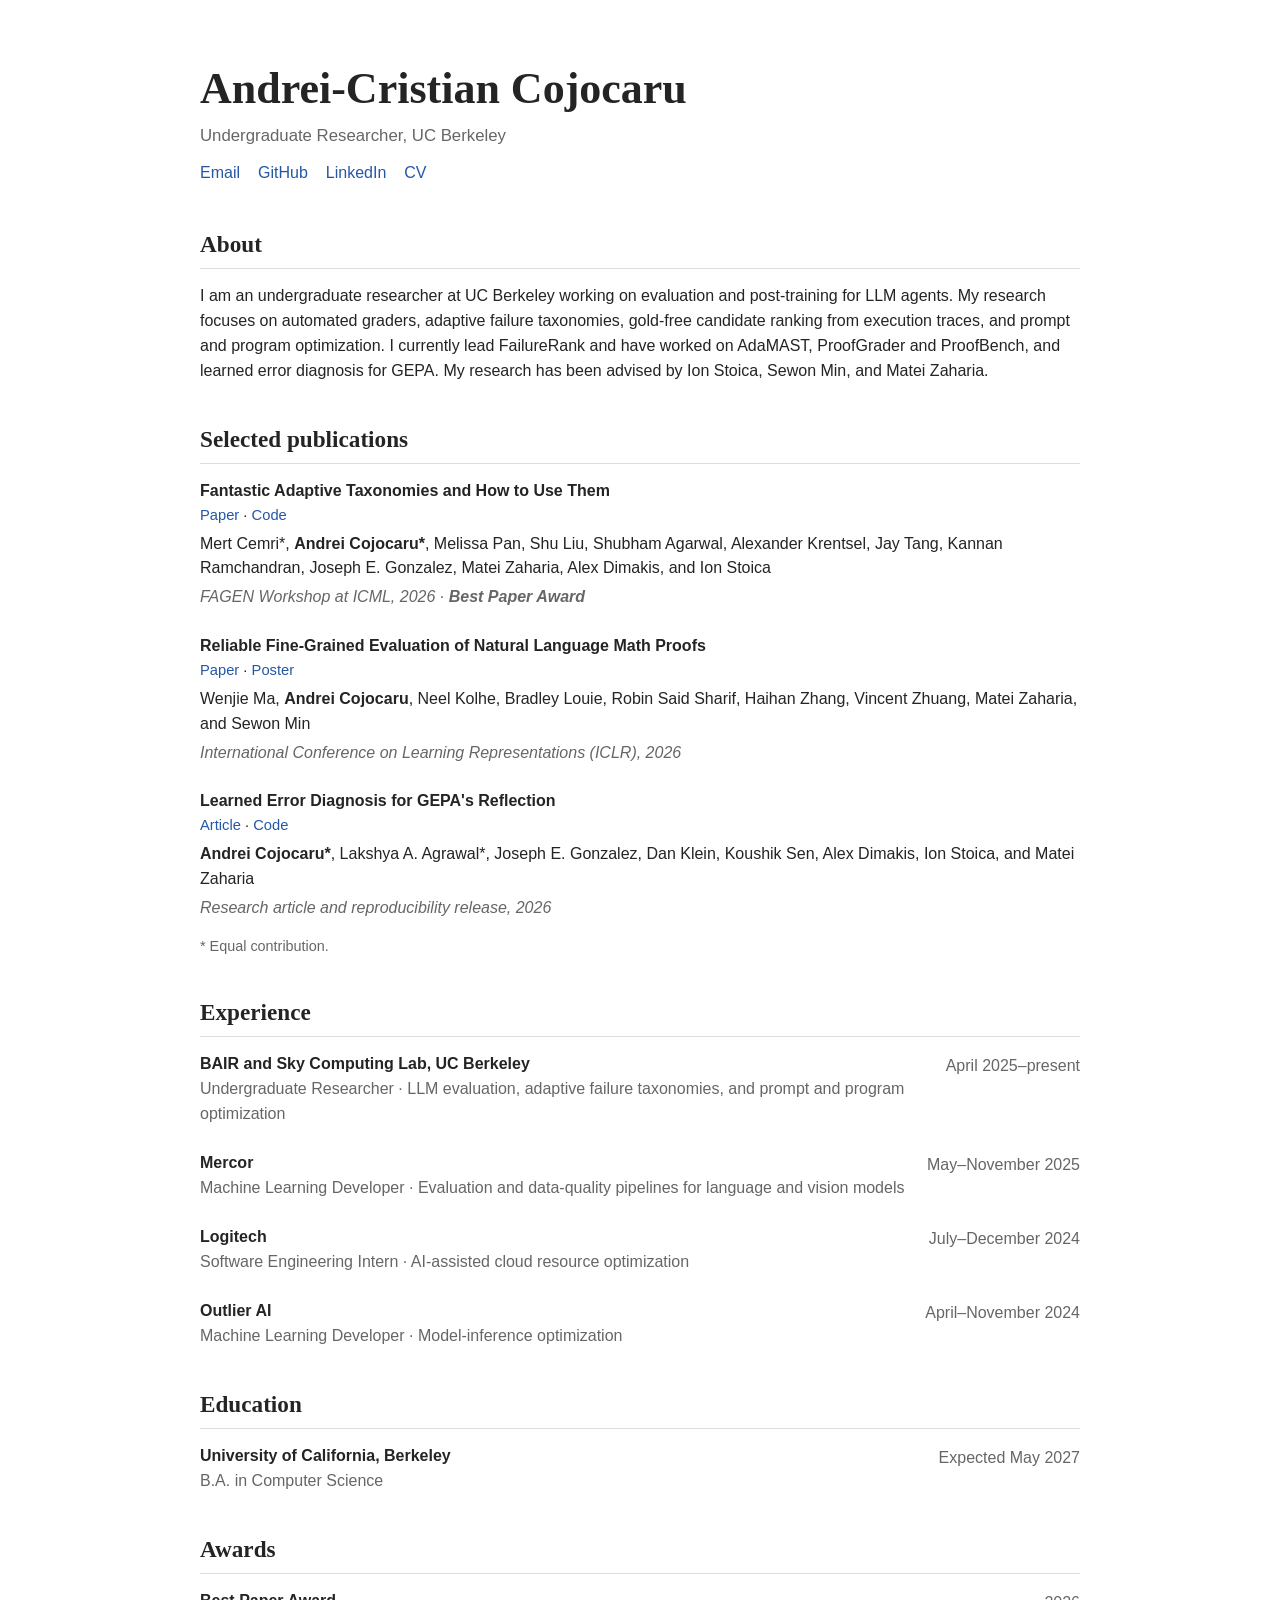
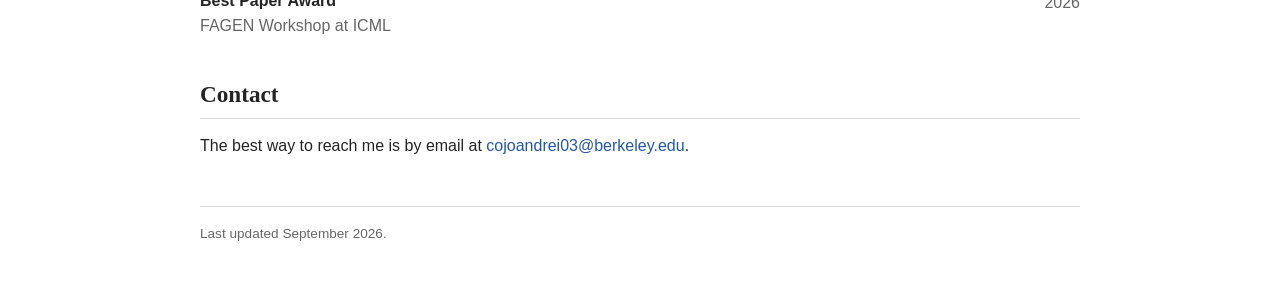
==== commit 56a2e16a: "Simplify homepage to academic profile format" ====
--- a/index.html
+++ b/index.html
@@ -3,247 +3,123 @@
 <head>
     <meta charset="utf-8">
     <meta name="viewport" content="width=device-width, initial-scale=1">
-    <meta name="description" content="Andrei-Cristian Cojocaru is a UC Berkeley researcher working on LLM evaluation, post-training, and agentic systems.">
-    <meta name="theme-color" content="#f4f7fb">
-    <title>Andrei-Cristian Cojocaru | AI Research</title>
+    <meta name="description" content="Andrei-Cristian Cojocaru is an undergraduate researcher at UC Berkeley working on LLM evaluation and post-training.">
+    <title>Andrei-Cristian Cojocaru</title>
+    <link rel="icon" href="./favicon.svg" type="image/svg+xml">
     <link rel="stylesheet" href="./style.css">
 </head>
 <body>
-    <a class="skip-link" href="#main">Skip to content</a>
+    <main class="page">
+        <header class="profile-header">
+            <h1>Andrei-Cristian Cojocaru</h1>
+            <p class="subtitle">Undergraduate Researcher, UC Berkeley</p>
+            <nav class="profile-links" aria-label="Profile links">
+                <a href="mailto:cojoandrei03@berkeley.edu">Email</a>
+                <a href="https://github.com/AndreiBerkeley">GitHub</a>
+                <a href="https://www.linkedin.com/in/andrei-cojocaru-berkeley">LinkedIn</a>
+                <a href="./assets/Andrei_Cojocaru_CV.pdf">CV</a>
+            </nav>
+        </header>
 
-    <header class="site-header" id="top">
-        <a class="identity" href="#top" aria-label="Andrei-Cristian Cojocaru home">
-            <span class="identity-mark" aria-hidden="true">AC</span>
-            <span>Andrei-Cristian Cojocaru</span>
-        </a>
-        <nav class="site-nav" aria-label="Primary navigation">
-            <a href="#about">About</a>
-            <a href="#research">Research</a>
-            <a href="#publications">Publications</a>
-            <a href="#experience">Experience</a>
-            <a href="./assets/Andrei_Cojocaru_CV.pdf">CV</a>
-        </nav>
-    </header>
-
-    <main id="main">
-        <section class="intro" aria-labelledby="intro-title">
-            <div class="intro-copy">
-                <p class="eyebrow">UC Berkeley · AI and machine learning research</p>
-                <h1 id="intro-title">Building evaluators that learn from <em>how systems fail.</em></h1>
-                <p class="intro-summary">I study evaluation and post-training for LLM agents, focusing on automated graders, adaptive failure taxonomies, and gold-free candidate ranking from execution traces.</p>
-                <div class="profile-links" aria-label="Profile links">
-                    <a href="mailto:cojoandrei03@berkeley.edu">Email</a>
-                    <a href="https://github.com/AndreiBerkeley">GitHub</a>
-                    <a href="https://www.linkedin.com/in/andrei-cojocaru-berkeley">LinkedIn</a>
-                    <a href="./assets/Andrei_Cojocaru_CV.pdf">CV <span aria-hidden="true">↗</span></a>
-                </div>
-            </div>
-
-            <aside class="focus-panel" aria-labelledby="focus-title">
-                <p class="panel-label" id="focus-title">Current questions</p>
-                <ol>
-                    <li>Can structured failure evidence replace gold-answer scoring?</li>
-                    <li>How should an evaluation vocabulary adapt as an agent changes?</li>
-                    <li>Can diagnoses become durable signals for optimization and learning?</li>
-                </ol>
-            </aside>
+        <section aria-labelledby="about-title">
+            <h2 id="about-title">About</h2>
+            <p>I am an undergraduate researcher at UC Berkeley working on evaluation and post-training for LLM agents. My research focuses on automated graders, adaptive failure taxonomies, gold-free candidate ranking from execution traces, and prompt and program optimization. I currently lead FailureRank and have worked on AdaMAST, ProofGrader and ProofBench, and learned error diagnosis for GEPA. My research has been advised by Ion Stoica, Sewon Min, and Matei Zaharia.</p>
         </section>
 
-        <section class="section about" id="about" aria-labelledby="about-title">
-            <div class="section-index" aria-hidden="true">01</div>
-            <div class="section-body">
-                <p class="section-kicker">About</p>
-                <h2 id="about-title">Research at the boundary between evaluation and adaptation.</h2>
-                <p>I am an undergraduate researcher at UC Berkeley, where I work on systems that turn execution traces into structured, reusable evidence about model and agent behavior. My work asks what an evaluator can learn from the shape of a failure that a scalar score cannot show.</p>
-                <p>I have worked with researchers across BAIR, the Sky Computing Lab, and the GEPA team. My projects span mathematical-proof evaluation, adaptive taxonomies for agent systems, and failure-aware ranking for prompt and program optimization.</p>
+        <section aria-labelledby="publications-title">
+            <h2 id="publications-title">Selected publications</h2>
+            <div class="publication-list">
+                <article class="publication">
+                    <h3>Fantastic Adaptive Taxonomies and How to Use Them</h3>
+                    <p class="paper-links"><a href="https://arxiv.org/abs/2607.16387">Paper</a> · <a href="https://github.com/multi-agent-systems-failure-taxonomy/AdaMAST">Code</a></p>
+                    <p>Mert Cemri*, <strong>Andrei Cojocaru*</strong>, Melissa Pan, Shu Liu, Shubham Agarwal, Alexander Krentsel, Jay Tang, Kannan Ramchandran, Joseph E. Gonzalez, Matei Zaharia, Alex Dimakis, and Ion Stoica</p>
+                    <p class="venue">FAGEN Workshop at ICML, 2026 · <strong>Best Paper Award</strong></p>
+                </article>
+
+                <article class="publication">
+                    <h3>Reliable Fine-Grained Evaluation of Natural Language Math Proofs</h3>
+                    <p class="paper-links"><a href="https://arxiv.org/abs/2510.13888">Paper</a> · <a href="https://iclr.cc/media/iclr-2026/Slides/10007732_wFrlhD4.pdf">Poster</a></p>
+                    <p>Wenjie Ma, <strong>Andrei Cojocaru</strong>, Neel Kolhe, Bradley Louie, Robin Said Sharif, Haihan Zhang, Vincent Zhuang, Matei Zaharia, and Sewon Min</p>
+                    <p class="venue">International Conference on Learning Representations (ICLR), 2026</p>
+                </article>
+
+                <article class="publication">
+                    <h3>Learned Error Diagnosis for GEPA's Reflection</h3>
+                    <p class="paper-links"><a href="https://andreiberkeley.github.io/gepa-named-failure-modes/blog/2026/09/03/named-failure-modes/">Article</a> · <a href="https://github.com/AndreiBerkeley/gepa-named-failure-modes">Code</a></p>
+                    <p><strong>Andrei Cojocaru*</strong>, Lakshya A. Agrawal*, Joseph E. Gonzalez, Dan Klein, Koushik Sen, Alex Dimakis, Ion Stoica, and Matei Zaharia</p>
+                    <p class="venue">Research article and reproducibility release, 2026</p>
+                </article>
+            </div>
+            <p class="note">* Equal contribution.</p>
+        </section>
+
+        <section aria-labelledby="experience-title">
+            <h2 id="experience-title">Experience</h2>
+            <div class="entry-list">
+                <article class="entry">
+                    <div>
+                        <h3>BAIR and Sky Computing Lab, UC Berkeley</h3>
+                        <p>Undergraduate Researcher · LLM evaluation, adaptive failure taxonomies, and prompt and program optimization</p>
+                    </div>
+                    <p class="date">April 2025–present</p>
+                </article>
+
+                <article class="entry">
+                    <div>
+                        <h3>Mercor</h3>
+                        <p>Machine Learning Developer · Evaluation and data-quality pipelines for language and vision models</p>
+                    </div>
+                    <p class="date">May–November 2025</p>
+                </article>
+
+                <article class="entry">
+                    <div>
+                        <h3>Logitech</h3>
+                        <p>Software Engineering Intern · AI-assisted cloud resource optimization</p>
+                    </div>
+                    <p class="date">July–December 2024</p>
+                </article>
+
+                <article class="entry">
+                    <div>
+                        <h3>Outlier AI</h3>
+                        <p>Machine Learning Developer · Model-inference optimization</p>
+                    </div>
+                    <p class="date">April–November 2024</p>
+                </article>
             </div>
         </section>
 
-        <section class="section research" id="research" aria-labelledby="research-title">
-            <div class="section-index" aria-hidden="true">02</div>
-            <div class="section-body">
-                <p class="section-kicker">Selected research</p>
-                <h2 id="research-title">Failure evidence as an interface for improving AI systems.</h2>
-
-                <div class="project-list">
-                    <article class="project">
-                        <div class="project-meta">
-                            <span>Lead researcher</span>
-                            <span>2026–present</span>
-                        </div>
-                        <h3>FailureRank</h3>
-                        <p>A gold-free framework for ranking candidate LLM programs from execution traces and estimating their performance across repeated runs and unseen tasks. The work studies taxonomies designed for comparison, robustness assessment, and future learning-loop integrations.</p>
-                    </article>
-
-                    <article class="project">
-                        <div class="project-meta">
-                            <span>Equal-contribution co-first author</span>
-                            <span>2025–present</span>
-                        </div>
-                        <h3>AdaMAST</h3>
-                        <p>Adaptive, evidence-grounded failure taxonomies for agent systems. I helped define adaptation operationally, built the end-to-end taxonomy pipeline and its evolutionary-search and runtime integrations, and originated the Claude Code and Codex integrations.</p>
-                        <div class="inline-links">
-                            <a href="https://arxiv.org/abs/2607.16387">Paper</a>
-                            <a href="https://github.com/multi-agent-systems-failure-taxonomy/AdaMAST">Code</a>
-                        </div>
-                    </article>
-
-                    <article class="project">
-                        <div class="project-meta">
-                            <span>Equal-contribution first author</span>
-                            <span>2026–present</span>
-                        </div>
-                        <h3>Learned Error Diagnosis for GEPA</h3>
-                        <p>An outcome-blind judge that diagnoses failure modes from execution traces and enriches the reflection data used by prompt optimization. I designed and built the method, evaluation infrastructure, and adapter-compatible integration.</p>
-                        <div class="inline-links">
-                            <a href="https://andreiberkeley.github.io/gepa-named-failure-modes/blog/2026/09/03/named-failure-modes/">Article</a>
-                            <a href="https://github.com/AndreiBerkeley/gepa-named-failure-modes">Code</a>
-                            <a href="https://github.com/gepa-ai/gepa/pull/447">Upstream PR</a>
-                        </div>
-                    </article>
-
-                    <article class="project">
-                        <div class="project-meta">
-                            <span>Researcher and co-author</span>
-                            <span>2025</span>
-                        </div>
-                        <h3>ProofGrader and ProofBench</h3>
-                        <p>Fine-grained evaluation of Olympiad-level natural-language proofs. I built the initial marking-scheme generator, produced core expert annotations and qualitative analysis, and developed evaluator variants used in the final system and ablations.</p>
-                        <div class="inline-links">
-                            <a href="https://arxiv.org/abs/2510.13888">Paper</a>
-                            <a href="https://iclr.cc/media/iclr-2026/Slides/10007732_wFrlhD4.pdf">ICLR poster</a>
-                        </div>
-                    </article>
+        <section aria-labelledby="education-title">
+            <h2 id="education-title">Education</h2>
+            <article class="entry">
+                <div>
+                    <h3>University of California, Berkeley</h3>
+                    <p>B.A. in Computer Science</p>
                 </div>
-            </div>
+                <p class="date">Expected May 2027</p>
+            </article>
         </section>
 
-        <section class="section publications" id="publications" aria-labelledby="publications-title">
-            <div class="section-index" aria-hidden="true">03</div>
-            <div class="section-body">
-                <p class="section-kicker">Publications and research releases</p>
-                <h2 id="publications-title">Selected work.</h2>
-
-                <div class="publication-list">
-                    <article class="publication">
-                        <div class="publication-year">2026</div>
-                        <div class="publication-copy">
-                            <h3><a href="https://arxiv.org/abs/2607.16387">Fantastic Adaptive Taxonomies and How to Use Them</a></h3>
-                            <p class="authors">Mert Cemri*, <strong>Andrei Cojocaru*</strong>, Melissa Pan, Shu Liu, Shubham Agarwal, Alexander Krentsel, Jay Tang, Kannan Ramchandran, Joseph E. Gonzalez, Matei Zaharia, Alex Dimakis, and Ion Stoica</p>
-                            <p class="venue">FAGEN Workshop at ICML 2026 · <strong>Best Paper Award</strong></p>
-                        </div>
-                    </article>
-
-                    <article class="publication">
-                        <div class="publication-year">2026</div>
-                        <div class="publication-copy">
-                            <h3><a href="https://arxiv.org/abs/2510.13888">Reliable Fine-Grained Evaluation of Natural Language Math Proofs</a></h3>
-                            <p class="authors">Wenjie Ma, <strong>Andrei Cojocaru</strong>, Neel Kolhe, Bradley Louie, Robin Said Sharif, Haihan Zhang, Vincent Zhuang, Matei Zaharia, and Sewon Min</p>
-                            <p class="venue">International Conference on Learning Representations (ICLR), 2026</p>
-                        </div>
-                    </article>
-
-                    <article class="publication">
-                        <div class="publication-year">2026</div>
-                        <div class="publication-copy">
-                            <h3><a href="https://andreiberkeley.github.io/gepa-named-failure-modes/blog/2026/09/03/named-failure-modes/">Learned Error Diagnosis for GEPA's Reflection</a></h3>
-                            <p class="authors"><strong>Andrei Cojocaru*</strong>, Lakshya A. Agrawal*, Joseph E. Gonzalez, Dan Klein, Koushik Sen, Alex Dimakis, Ion Stoica, and Matei Zaharia</p>
-                            <p class="venue">Research article and reproducibility release · GEPA project</p>
-                        </div>
-                    </article>
+        <section aria-labelledby="awards-title">
+            <h2 id="awards-title">Awards</h2>
+            <article class="entry">
+                <div>
+                    <h3>Best Paper Award</h3>
+                    <p>FAGEN Workshop at ICML</p>
                 </div>
-                <p class="equal-note">* Equal contribution</p>
-            </div>
+                <p class="date">2026</p>
+            </article>
         </section>
 
-        <section class="section experience" id="experience" aria-labelledby="experience-title">
-            <div class="section-index" aria-hidden="true">04</div>
-            <div class="section-body">
-                <p class="section-kicker">Experience and education</p>
-                <h2 id="experience-title">Research grounded in building.</h2>
-
-                <div class="timeline">
-                    <article class="timeline-entry featured-entry">
-                        <p class="timeline-date">April 2025–present</p>
-                        <div>
-                            <h3>BAIR and Sky Computing Lab</h3>
-                            <p class="role">Undergraduate Researcher · UC Berkeley</p>
-                            <p>Research on LLM evaluation, adaptive failure taxonomies, agent feedback, and prompt and program optimization.</p>
-                        </div>
-                    </article>
-
-                    <article class="timeline-entry">
-                        <p class="timeline-date">May–November 2025</p>
-                        <div>
-                            <h3>Mercor</h3>
-                            <p class="role">Machine Learning Developer</p>
-                            <p>Built evaluation and data-quality pipelines for language and vision models, combining annotation guidelines, synthetic-data generation, and automated quality gates.</p>
-                        </div>
-                    </article>
-
-                    <article class="timeline-entry">
-                        <p class="timeline-date">July–December 2024</p>
-                        <div>
-                            <h3>Logitech</h3>
-                            <p class="role">Software Engineering Intern</p>
-                            <p>Developed an AI-assisted AWS resource-optimization system and large-scale operational data workflows.</p>
-                        </div>
-                    </article>
-
-                    <article class="timeline-entry">
-                        <p class="timeline-date">April–November 2024</p>
-                        <div>
-                            <h3>Outlier AI</h3>
-                            <p class="role">Machine Learning Developer</p>
-                            <p>Optimized model-inference pipelines through retrieval caching and batch processing.</p>
-                        </div>
-                    </article>
-
-                    <article class="timeline-entry education-entry">
-                        <p class="timeline-date">Expected May 2027</p>
-                        <div>
-                            <h3>University of California, Berkeley</h3>
-                            <p class="role">B.A. in Computer Science</p>
-                            <p>Coursework includes natural language processing, reinforcement learning, deep learning, distributed systems, information theory, and convex optimization.</p>
-                        </div>
-                    </article>
-                </div>
-            </div>
+        <section aria-labelledby="contact-title">
+            <h2 id="contact-title">Contact</h2>
+            <p>The best way to reach me is by email at <a href="mailto:cojoandrei03@berkeley.edu">cojoandrei03@berkeley.edu</a>.</p>
         </section>
 
-        <section class="section recognition" aria-labelledby="recognition-title">
-            <div class="section-index" aria-hidden="true">05</div>
-            <div class="section-body">
-                <p class="section-kicker">Recognition</p>
-                <h2 id="recognition-title">Selected recognition and presentation.</h2>
-                <div class="recognition-grid">
-                    <article>
-                        <span class="recognition-year">2026</span>
-                        <h3>Best Paper Award</h3>
-                        <p>Fantastic Adaptive Taxonomies and How to Use Them · FAGEN Workshop at ICML</p>
-                    </article>
-                    <article>
-                        <span class="recognition-year">2026</span>
-                        <h3>ICLR Poster</h3>
-                        <p>Reliable Fine-Grained Evaluation of Natural Language Math Proofs · Brazil</p>
-                    </article>
-                </div>
-            </div>
-        </section>
-
-        <section class="contact" id="contact" aria-labelledby="contact-title">
-            <div class="contact-inner">
-                <p class="contact-label">Contact</p>
-                <h2 id="contact-title">Interested in reliable evaluation and adaptive AI systems?</h2>
-                <p>I am always glad to discuss research ideas and potential collaborations.</p>
-                <a class="contact-link" href="mailto:cojoandrei03@berkeley.edu">cojoandrei03@berkeley.edu <span aria-hidden="true">↗</span></a>
-            </div>
-        </section>
+        <footer>
+            <p>Last updated September 2026.</p>
+        </footer>
     </main>
-
-    <footer class="site-footer">
-        <span>Andrei-Cristian Cojocaru</span>
-        <span>Last updated September 2026</span>
-    </footer>
 </body>
 </html>
--- a/style.css
+++ b/style.css
@@ -1,15 +1,9 @@
 :root {
-    --paper: #f4f7fb;
-    --paper-raised: #ffffff;
-    --ink: #0d1d2d;
-    --ink-soft: #415267;
-    --blue: #1d5fd1;
-    --blue-deep: #123f8c;
-    --gold: #c6902f;
-    --line: #cad4e0;
-    --line-strong: #9dabbc;
-    --serif: "Iowan Old Style", "Palatino Linotype", "Book Antiqua", Palatino, Georgia, serif;
-    --sans: Inter, ui-sans-serif, -apple-system, BlinkMacSystemFont, "Segoe UI", sans-serif;
+    --text: #242424;
+    --muted: #666666;
+    --link: #2457a6;
+    --rule: #dddddd;
+    --background: #ffffff;
 }
 
 * {
@@ -17,612 +11,162 @@
 }
 
 html {
-    scroll-behavior: smooth;
+    font-size: 16px;
 }
 
 body {
     margin: 0;
-    background:
-        linear-gradient(rgba(29, 95, 209, 0.035) 1px, transparent 1px),
-        linear-gradient(90deg, rgba(29, 95, 209, 0.035) 1px, transparent 1px),
-        var(--paper);
-    background-size: 42px 42px;
-    color: var(--ink);
-    font-family: var(--sans);
-    font-size: 1rem;
-    line-height: 1.65;
-    text-rendering: optimizeLegibility;
+    background: var(--background);
+    color: var(--text);
+    font-family: Arial, Helvetica, sans-serif;
+    line-height: 1.55;
 }
 
 a {
-    color: inherit;
-    text-decoration-thickness: 1px;
-    text-underline-offset: 0.22em;
-}
-
-a:focus-visible,
-button:focus-visible {
-    outline: 3px solid var(--gold);
-    outline-offset: 4px;
-}
-
-.skip-link {
-    position: fixed;
-    top: 12px;
-    left: 12px;
-    z-index: 100;
-    padding: 10px 14px;
-    background: var(--ink);
-    color: white;
-    transform: translateY(-160%);
-}
-
-.skip-link:focus {
-    transform: translateY(0);
-}
-
-.site-header,
-.intro,
-.section,
-.site-footer {
-    width: min(100% - 56px, 1160px);
-    margin-inline: auto;
-}
-
-.site-header {
-    display: flex;
-    min-height: 86px;
-    align-items: center;
-    justify-content: space-between;
-    gap: 32px;
-    border-bottom: 1px solid var(--line);
-}
-
-.identity {
-    display: inline-flex;
-    align-items: center;
-    gap: 13px;
-    font-size: 0.78rem;
-    font-weight: 750;
-    letter-spacing: 0.055em;
-    text-decoration: none;
-    text-transform: uppercase;
-}
-
-.identity-mark {
-    display: grid;
-    width: 38px;
-    height: 38px;
-    place-items: center;
-    border: 1px solid var(--ink);
-    border-radius: 50%;
-    font-family: var(--serif);
-    font-size: 0.82rem;
-    font-weight: 700;
-    letter-spacing: -0.02em;
-}
-
-.site-nav {
-    display: flex;
-    align-items: center;
-    gap: clamp(18px, 2.5vw, 34px);
-    font-size: 0.78rem;
-    font-weight: 680;
-    letter-spacing: 0.035em;
-}
-
-.site-nav a {
+    color: var(--link);
     text-decoration: none;
 }
 
-.site-nav a:hover,
-.profile-links a:hover,
-.site-footer a:hover {
-    color: var(--blue);
+a:hover {
+    text-decoration: underline;
 }
 
-.intro {
-    display: grid;
-    min-height: 670px;
-    padding-block: 102px 92px;
-    grid-template-columns: minmax(0, 1.65fr) minmax(290px, 0.75fr);
-    gap: clamp(70px, 10vw, 138px);
-    align-items: center;
+a:focus-visible {
+    outline: 2px solid var(--link);
+    outline-offset: 3px;
 }
 
-.eyebrow,
-.panel-label,
-.section-kicker {
-    margin: 0;
-    color: var(--blue);
-    font-size: 0.74rem;
-    font-weight: 780;
-    letter-spacing: 0.14em;
-    text-transform: uppercase;
+.page {
+    width: min(100% - 40px, 880px);
+    margin: 0 auto;
+    padding: 64px 0 40px;
 }
 
-.intro h1 {
-    max-width: 810px;
-    margin: 22px 0 30px;
-    font-family: var(--serif);
-    font-size: clamp(3.7rem, 7vw, 6.65rem);
-    font-weight: 400;
-    letter-spacing: -0.062em;
-    line-height: 0.93;
+.profile-header {
+    margin-bottom: 42px;
 }
 
-.intro h1 em {
-    color: var(--blue);
-    font-style: normal;
+h1 {
+    margin: 0;
+    font-family: Georgia, "Times New Roman", serif;
+    font-size: clamp(2.1rem, 5vw, 2.75rem);
+    font-weight: 600;
+    line-height: 1.15;
 }
 
-.intro-summary {
-    max-width: 720px;
-    margin: 0;
-    color: var(--ink-soft);
-    font-family: var(--serif);
-    font-size: clamp(1.18rem, 1.8vw, 1.48rem);
-    line-height: 1.55;
+.subtitle {
+    margin: 8px 0 12px;
+    color: var(--muted);
+    font-size: 1.05rem;
 }
 
 .profile-links {
     display: flex;
-    margin-top: 38px;
     flex-wrap: wrap;
-    gap: 12px 26px;
-    font-size: 0.84rem;
-    font-weight: 720;
-    letter-spacing: 0.045em;
-    text-transform: uppercase;
+    gap: 6px 18px;
 }
 
-.focus-panel {
-    position: relative;
-    padding: 32px 0 24px 30px;
-    border-top: 2px solid var(--blue);
-    border-bottom: 1px solid var(--line);
+section {
+    margin-top: 38px;
 }
 
-.focus-panel::before {
-    position: absolute;
-    top: -7px;
-    left: -7px;
-    width: 12px;
-    height: 12px;
-    border-radius: 50%;
-    background: var(--gold);
-    content: "";
+h2 {
+    margin: 0 0 15px;
+    padding-bottom: 5px;
+    border-bottom: 1px solid var(--rule);
+    font-family: Georgia, "Times New Roman", serif;
+    font-size: 1.45rem;
+    font-weight: 600;
 }
 
-.focus-panel ol {
-    margin: 28px 0 0;
-    padding: 0;
-    counter-reset: questions;
-    list-style: none;
+p {
+    margin: 0;
 }
 
-.focus-panel li {
-    position: relative;
-    padding: 0 0 23px 38px;
-    color: var(--ink-soft);
-    font-family: var(--serif);
-    font-size: 1.05rem;
-    line-height: 1.45;
-    counter-increment: questions;
+.publication-list,
+.entry-list {
+    display: grid;
+    gap: 24px;
 }
 
-.focus-panel li::before {
-    position: absolute;
-    top: 0.08em;
-    left: 0;
-    color: var(--blue);
-    content: "0" counter(questions);
-    font-family: var(--sans);
-    font-size: 0.69rem;
-    font-weight: 800;
-    letter-spacing: 0.06em;
+.publication h3,
+.entry h3 {
+    margin: 0;
+    font-size: 1rem;
+    font-weight: 700;
+    line-height: 1.45;
 }
 
-.section {
-    display: grid;
-    padding-block: 108px;
-    grid-template-columns: 96px minmax(0, 1fr);
-    border-top: 1px solid var(--line);
+.publication > p:not(.paper-links):not(.venue) {
+    margin-top: 5px;
 }
 
-.section-index {
-    padding-top: 7px;
-    color: var(--blue);
-    font-size: 0.74rem;
-    font-weight: 800;
-    letter-spacing: 0.1em;
+.paper-links {
+    margin: 2px 0 3px;
+    font-size: 0.92rem;
 }
 
-.section-body {
-    max-width: 890px;
-}
-
-.section h2 {
-    max-width: 780px;
-    margin: 18px 0 35px;
-    font-family: var(--serif);
-    font-size: clamp(2.35rem, 4.2vw, 4rem);
-    font-weight: 400;
-    letter-spacing: -0.045em;
-    line-height: 1.04;
-}
-
-.about .section-body > p:not(.section-kicker) {
-    max-width: 780px;
-    margin: 0 0 22px;
-    color: var(--ink-soft);
-    font-family: var(--serif);
-    font-size: 1.17rem;
-    line-height: 1.72;
-}
-
-.project-list {
-    border-top: 1px solid var(--line-strong);
-}
-
-.project {
-    display: grid;
-    padding-block: 34px 38px;
-    grid-template-columns: minmax(210px, 0.64fr) minmax(0, 1.36fr);
-    column-gap: 48px;
-    border-bottom: 1px solid var(--line);
-}
-
-.project-meta {
-    display: flex;
-    padding-top: 5px;
-    flex-direction: column;
-    gap: 4px;
-    color: var(--ink-soft);
-    font-size: 0.75rem;
-    font-weight: 720;
-    letter-spacing: 0.045em;
-    line-height: 1.45;
-    text-transform: uppercase;
-}
-
-.project h3,
-.publication h3,
-.timeline-entry h3,
-.recognition-grid h3 {
-    margin: 0;
-    font-family: var(--serif);
-    font-weight: 500;
-    letter-spacing: -0.025em;
-}
-
-.project h3 {
-    grid-column: 2;
-    font-size: clamp(1.65rem, 2.8vw, 2.15rem);
-}
-
-.project > p {
-    grid-column: 2;
-    margin: 12px 0 0;
-    color: var(--ink-soft);
-    font-size: 1rem;
-    line-height: 1.72;
-}
-
-.inline-links {
-    display: flex;
-    margin-top: 19px;
-    grid-column: 2;
-    flex-wrap: wrap;
-    gap: 10px 22px;
-    font-size: 0.76rem;
-    font-weight: 760;
-    letter-spacing: 0.075em;
-    text-transform: uppercase;
-}
-
-.inline-links a {
-    color: var(--blue-deep);
-}
-
-.publication-list {
-    border-top: 1px solid var(--line-strong);
-}
-
-.publication {
-    display: grid;
-    padding-block: 31px 34px;
-    grid-template-columns: 78px minmax(0, 1fr);
-    gap: 25px;
-    border-bottom: 1px solid var(--line);
-}
-
-.publication-year,
-.recognition-year {
-    padding-top: 7px;
-    color: var(--blue);
-    font-size: 0.72rem;
-    font-weight: 800;
-    letter-spacing: 0.1em;
-}
-
-.publication h3 {
-    font-size: clamp(1.34rem, 2.1vw, 1.75rem);
-    line-height: 1.24;
-}
-
-.publication h3 a {
-    text-decoration-color: transparent;
-}
-
-.publication h3 a:hover {
-    color: var(--blue);
-    text-decoration-color: currentColor;
-}
-
-.authors {
-    margin: 13px 0 0;
-    color: var(--ink-soft);
-    font-family: var(--serif);
-    font-size: 0.96rem;
-    line-height: 1.55;
+.venue,
+.note,
+.date,
+.entry p,
+footer {
+    color: var(--muted);
 }
 
 .venue {
-    margin: 9px 0 0;
-    color: var(--ink-soft);
-    font-size: 0.79rem;
-    font-weight: 690;
-    letter-spacing: 0.025em;
+    margin-top: 4px;
+    font-style: italic;
 }
 
-.equal-note {
-    margin: 20px 0 0;
-    color: var(--ink-soft);
-    font-size: 0.77rem;
+.note {
+    margin-top: 14px;
+    font-size: 0.9rem;
 }
 
-.timeline {
-    border-top: 1px solid var(--line-strong);
+.entry {
+    display: grid;
+    grid-template-columns: minmax(0, 1fr) auto;
+    gap: 20px;
+    align-items: start;
 }
 
-.timeline-entry {
-    display: grid;
-    padding-block: 29px 32px;
-    grid-template-columns: minmax(170px, 0.48fr) minmax(0, 1.52fr);
-    gap: 42px;
-    border-bottom: 1px solid var(--line);
+.entry p {
+    margin-top: 2px;
 }
 
-.timeline-date {
-    margin: 5px 0 0;
-    color: var(--ink-soft);
-    font-size: 0.75rem;
-    font-weight: 730;
-    letter-spacing: 0.035em;
-    text-transform: uppercase;
+.date {
+    white-space: nowrap;
+    text-align: right;
 }
 
-.timeline-entry h3 {
-    font-size: 1.42rem;
+footer {
+    margin-top: 48px;
+    padding-top: 16px;
+    border-top: 1px solid var(--rule);
+    font-size: 0.85rem;
 }
 
-.timeline-entry .role {
-    margin: 3px 0 10px;
-    color: var(--blue-deep);
-    font-size: 0.78rem;
-    font-weight: 760;
-    letter-spacing: 0.045em;
-    text-transform: uppercase;
-}
-
-.timeline-entry div > p:last-child {
-    margin: 0;
-    color: var(--ink-soft);
-}
-
-.featured-entry {
-    position: relative;
-}
-
-.featured-entry::before,
-.education-entry::before {
-    position: absolute;
-    top: 29px;
-    left: -18px;
-    width: 6px;
-    height: 6px;
-    border-radius: 50%;
-    background: var(--gold);
-    content: "";
-}
-
-.education-entry::before {
-    background: var(--blue);
-}
-
-.recognition-grid {
-    display: grid;
-    grid-template-columns: repeat(2, minmax(0, 1fr));
-    gap: 24px;
-}
-
-.recognition-grid article {
-    min-height: 230px;
-    padding: 30px;
-    border: 1px solid var(--line);
-    background: rgba(255, 255, 255, 0.56);
-}
-
-.recognition-grid h3 {
-    margin-top: 38px;
-    font-size: 1.48rem;
-}
-
-.recognition-grid p {
-    margin: 10px 0 0;
-    color: var(--ink-soft);
-}
-
-.contact {
-    padding: 96px 28px;
-    background: var(--ink);
-    color: white;
-}
-
-.contact-inner {
-    width: min(100%, 960px);
-    margin-inline: auto;
-}
-
-.contact-label {
-    margin: 0;
-    color: #8eb4ff;
-    font-size: 0.74rem;
-    font-weight: 800;
-    letter-spacing: 0.15em;
-    text-transform: uppercase;
-}
-
-.contact h2 {
-    max-width: 770px;
-    margin: 19px 0 22px;
-    font-family: var(--serif);
-    font-size: clamp(2.4rem, 5vw, 4.65rem);
-    font-weight: 400;
-    letter-spacing: -0.05em;
-    line-height: 1;
-}
-
-.contact p:not(.contact-label) {
-    max-width: 630px;
-    margin: 0;
-    color: #bcc8d6;
-    font-family: var(--serif);
-    font-size: 1.12rem;
-}
-
-.contact-link {
-    display: inline-block;
-    margin-top: 37px;
-    color: white;
-    font-size: clamp(1rem, 2.2vw, 1.25rem);
-    font-weight: 680;
-}
-
-.site-footer {
-    display: flex;
-    min-height: 112px;
-    align-items: center;
-    justify-content: space-between;
-    gap: 24px;
-    border-top: 1px solid var(--line);
-    color: var(--ink-soft);
-    font-size: 0.82rem;
-}
-
-@media (max-width: 900px) {
-    .site-nav a:not(:last-child) {
-        display: none;
+@media (max-width: 640px) {
+    .page {
+        width: min(100% - 32px, 880px);
+        padding-top: 38px;
     }
 
-    .intro {
-        min-height: 0;
-        padding-block: 80px;
-        grid-template-columns: 1fr;
-        gap: 64px;
-    }
-
-    .focus-panel {
-        max-width: 580px;
-    }
-
-    .project {
-        grid-template-columns: 170px minmax(0, 1fr);
-        column-gap: 34px;
-    }
-}
-
-@media (max-width: 600px) {
-    .site-header,
-    .intro,
-    .section,
-    .site-footer {
-        width: min(100% - 36px, 1160px);
-    }
-
-    .site-header {
-        min-height: 76px;
-    }
-
-    .identity span:last-child {
-        display: none;
-    }
-
-    .intro {
-        padding-block: 64px 72px;
-    }
-
-    .intro h1 {
-        font-size: clamp(3.25rem, 16vw, 4.6rem);
-    }
-
-    .section {
-        padding-block: 80px;
-        grid-template-columns: 1fr;
-    }
-
-    .section-index {
+    .profile-header {
         margin-bottom: 34px;
     }
 
-    .project,
-    .timeline-entry {
-        grid-template-columns: 1fr;
-        gap: 16px;
+    section {
+        margin-top: 32px;
     }
 
-    .project h3,
-    .project > p,
-    .inline-links {
-        grid-column: 1;
+    .entry {
+        grid-template-columns: 1fr;
+        gap: 3px;
     }
 
-    .project-meta {
-        gap: 1px;
-    }
-
-    .publication {
-        grid-template-columns: 1fr;
-        gap: 8px;
-    }
-
-    .recognition-grid {
-        grid-template-columns: 1fr;
-    }
-
-    .recognition-grid article {
-        min-height: 0;
-    }
-
-    .recognition-grid h3 {
-        margin-top: 20px;
-    }
-
-    .contact {
-        padding: 74px 18px;
-    }
-
-    .site-footer {
-        padding-block: 28px;
-        align-items: flex-start;
-        flex-direction: column;
-        justify-content: center;
+    .date {
+        text-align: left;
     }
 }
-
-@media (prefers-reduced-motion: reduce) {
-    html {
-        scroll-behavior: auto;
-    }
-}
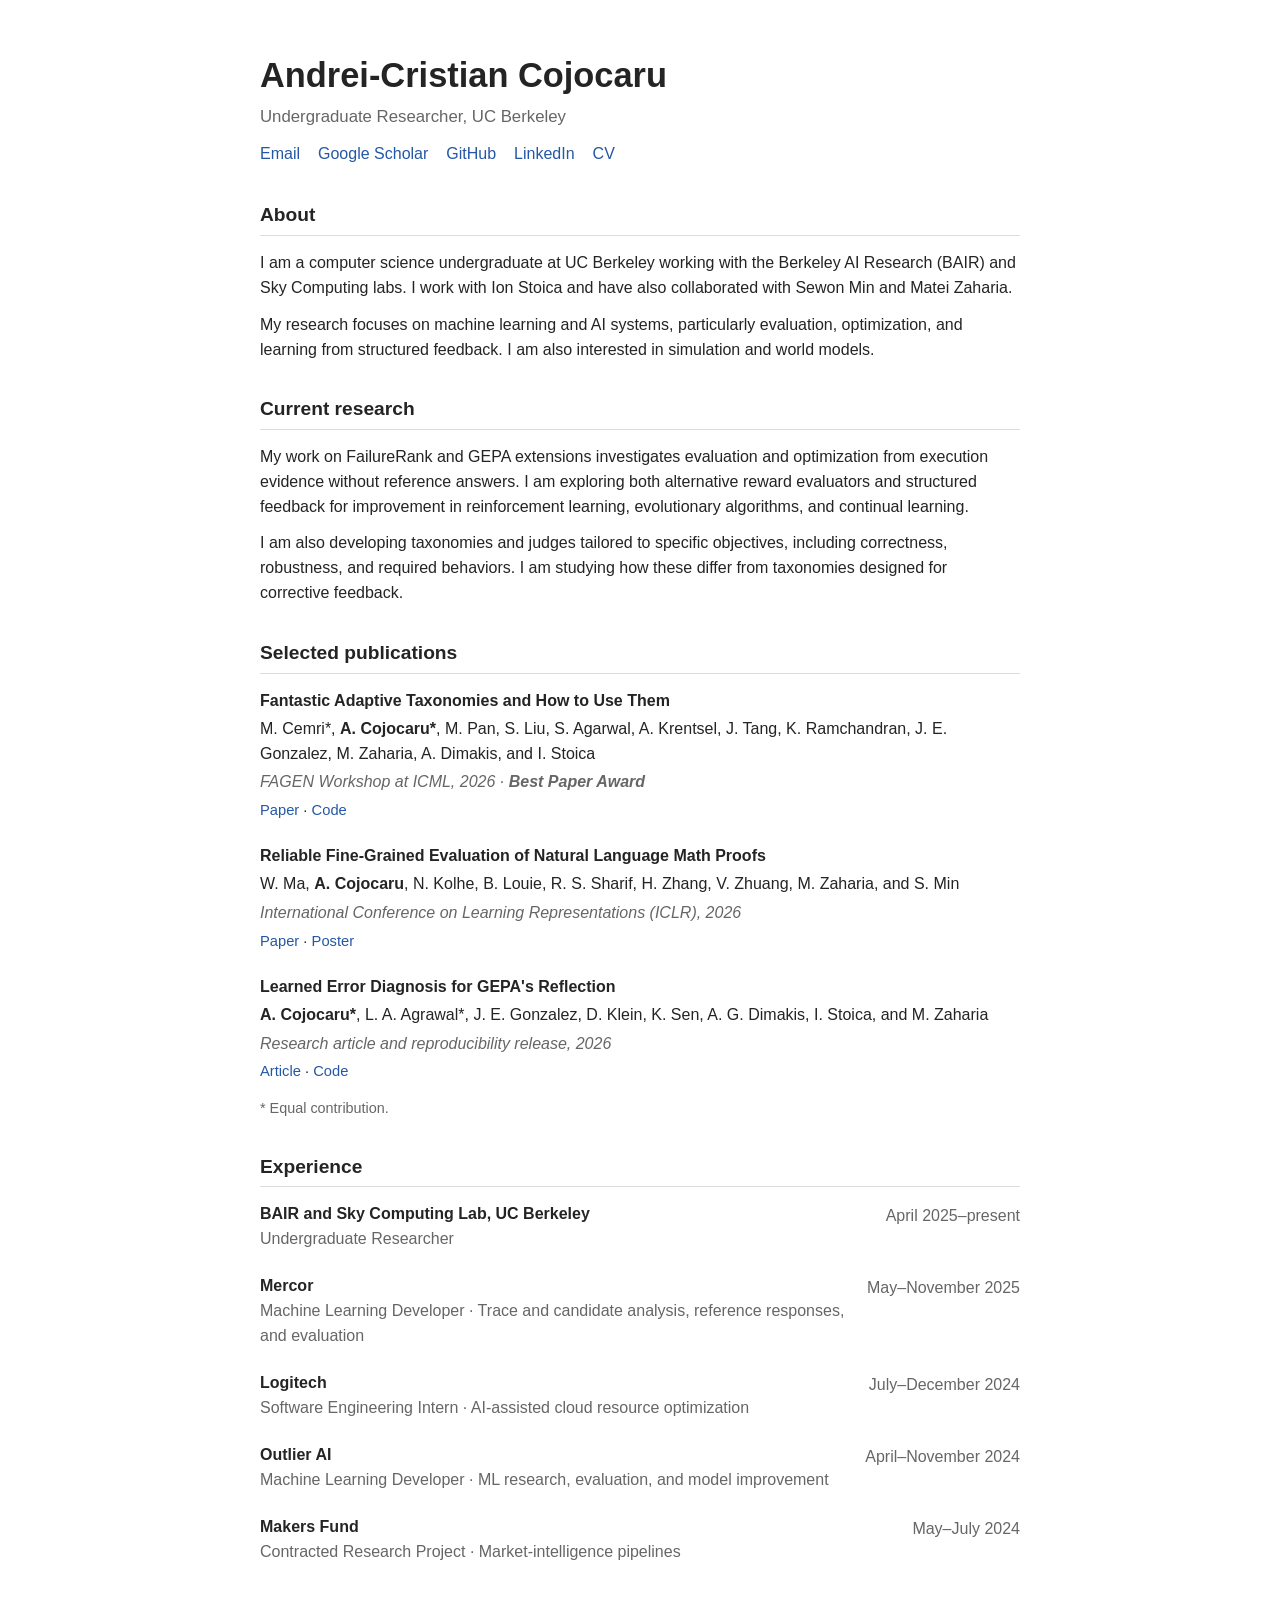
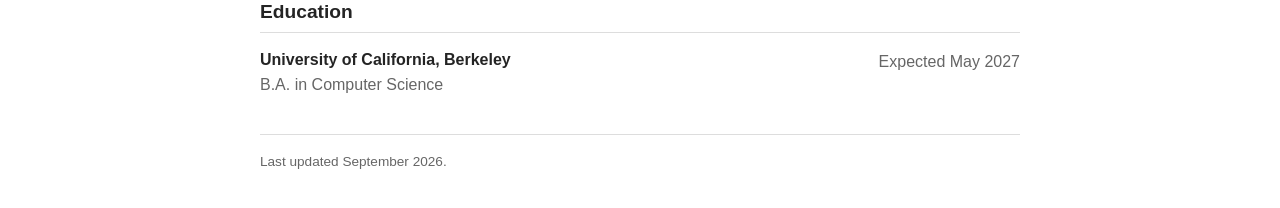
==== commit 4e62d1a6: "Publish reviewed academic profile and updated public CV" ====
--- a/index.html
+++ b/index.html
@@ -3,7 +3,8 @@
 <head>
     <meta charset="utf-8">
     <meta name="viewport" content="width=device-width, initial-scale=1">
-    <meta name="description" content="Andrei-Cristian Cojocaru is an undergraduate researcher at UC Berkeley working on LLM evaluation and post-training.">
+    <meta name="description" content="Andrei-Cristian Cojocaru is a UC Berkeley researcher working on machine learning, AI evaluation, optimization, and structured feedback.">
+    <meta name="color-scheme" content="light dark">
     <title>Andrei-Cristian Cojocaru</title>
     <link rel="icon" href="./favicon.svg" type="image/svg+xml">
     <link rel="stylesheet" href="./style.css">
@@ -15,6 +16,7 @@
             <p class="subtitle">Undergraduate Researcher, UC Berkeley</p>
             <nav class="profile-links" aria-label="Profile links">
                 <a href="mailto:cojoandrei03@berkeley.edu">Email</a>
+                <a href="https://scholar.google.com/citations?user=9DqEdh0AAAAJ&amp;hl=en">Google Scholar</a>
                 <a href="https://github.com/AndreiBerkeley">GitHub</a>
                 <a href="https://www.linkedin.com/in/andrei-cojocaru-berkeley">LinkedIn</a>
                 <a href="./assets/Andrei_Cojocaru_CV.pdf">CV</a>
@@ -23,7 +25,14 @@
 
         <section aria-labelledby="about-title">
             <h2 id="about-title">About</h2>
-            <p>I am an undergraduate researcher at UC Berkeley working on evaluation and post-training for LLM agents. My research focuses on automated graders, adaptive failure taxonomies, gold-free candidate ranking from execution traces, and prompt and program optimization. I currently lead FailureRank and have worked on AdaMAST, ProofGrader and ProofBench, and learned error diagnosis for GEPA. My research has been advised by Ion Stoica, Sewon Min, and Matei Zaharia.</p>
+            <p>I am a computer science undergraduate at UC Berkeley working with the Berkeley AI Research (BAIR) and Sky Computing labs. I work with Ion Stoica and have also collaborated with Sewon Min and Matei Zaharia.</p>
+            <p>My research focuses on machine learning and AI systems, particularly evaluation, optimization, and learning from structured feedback. I am also interested in simulation and world models.</p>
+        </section>
+
+        <section aria-labelledby="research-title">
+            <h2 id="research-title">Current research</h2>
+            <p>My work on FailureRank and GEPA extensions investigates evaluation and optimization from execution evidence without reference answers. I am exploring both alternative reward evaluators and structured feedback for improvement in reinforcement learning, evolutionary algorithms, and continual learning.</p>
+            <p>I am also developing taxonomies and judges tailored to specific objectives, including correctness, robustness, and required behaviors. I am studying how these differ from taxonomies designed for corrective feedback.</p>
         </section>
 
         <section aria-labelledby="publications-title">
@@ -31,23 +40,23 @@
             <div class="publication-list">
                 <article class="publication">
                     <h3>Fantastic Adaptive Taxonomies and How to Use Them</h3>
+                    <p>M. Cemri*, <strong>A. Cojocaru*</strong>, M. Pan, S. Liu, S. Agarwal, A. Krentsel, J. Tang, K. Ramchandran, J. E. Gonzalez, M. Zaharia, A. Dimakis, and I. Stoica</p>
+                    <p class="venue">FAGEN Workshop at ICML, 2026 · <strong>Best Paper Award</strong></p>
                     <p class="paper-links"><a href="https://arxiv.org/abs/2607.16387">Paper</a> · <a href="https://github.com/multi-agent-systems-failure-taxonomy/AdaMAST">Code</a></p>
-                    <p>Mert Cemri*, <strong>Andrei Cojocaru*</strong>, Melissa Pan, Shu Liu, Shubham Agarwal, Alexander Krentsel, Jay Tang, Kannan Ramchandran, Joseph E. Gonzalez, Matei Zaharia, Alex Dimakis, and Ion Stoica</p>
-                    <p class="venue">FAGEN Workshop at ICML, 2026 · <strong>Best Paper Award</strong></p>
                 </article>
 
                 <article class="publication">
                     <h3>Reliable Fine-Grained Evaluation of Natural Language Math Proofs</h3>
+                    <p>W. Ma, <strong>A. Cojocaru</strong>, N. Kolhe, B. Louie, R. S. Sharif, H. Zhang, V. Zhuang, M. Zaharia, and S. Min</p>
+                    <p class="venue">International Conference on Learning Representations (ICLR), 2026</p>
                     <p class="paper-links"><a href="https://arxiv.org/abs/2510.13888">Paper</a> · <a href="https://iclr.cc/media/iclr-2026/Slides/10007732_wFrlhD4.pdf">Poster</a></p>
-                    <p>Wenjie Ma, <strong>Andrei Cojocaru</strong>, Neel Kolhe, Bradley Louie, Robin Said Sharif, Haihan Zhang, Vincent Zhuang, Matei Zaharia, and Sewon Min</p>
-                    <p class="venue">International Conference on Learning Representations (ICLR), 2026</p>
                 </article>
 
                 <article class="publication">
                     <h3>Learned Error Diagnosis for GEPA's Reflection</h3>
+                    <p><strong>A. Cojocaru*</strong>, L. A. Agrawal*, J. E. Gonzalez, D. Klein, K. Sen, A. G. Dimakis, I. Stoica, and M. Zaharia</p>
+                    <p class="venue">Research article and reproducibility release, 2026</p>
                     <p class="paper-links"><a href="https://andreiberkeley.github.io/gepa-named-failure-modes/blog/2026/09/03/named-failure-modes/">Article</a> · <a href="https://github.com/AndreiBerkeley/gepa-named-failure-modes">Code</a></p>
-                    <p><strong>Andrei Cojocaru*</strong>, Lakshya A. Agrawal*, Joseph E. Gonzalez, Dan Klein, Koushik Sen, Alex Dimakis, Ion Stoica, and Matei Zaharia</p>
-                    <p class="venue">Research article and reproducibility release, 2026</p>
                 </article>
             </div>
             <p class="note">* Equal contribution.</p>
@@ -59,7 +68,7 @@
                 <article class="entry">
                     <div>
                         <h3>BAIR and Sky Computing Lab, UC Berkeley</h3>
-                        <p>Undergraduate Researcher · LLM evaluation, adaptive failure taxonomies, and prompt and program optimization</p>
+                        <p>Undergraduate Researcher</p>
                     </div>
                     <p class="date">April 2025–present</p>
                 </article>
@@ -67,7 +76,7 @@
                 <article class="entry">
                     <div>
                         <h3>Mercor</h3>
-                        <p>Machine Learning Developer · Evaluation and data-quality pipelines for language and vision models</p>
+                        <p>Machine Learning Developer · Trace and candidate analysis, reference responses, and evaluation</p>
                     </div>
                     <p class="date">May–November 2025</p>
                 </article>
@@ -83,9 +92,17 @@
                 <article class="entry">
                     <div>
                         <h3>Outlier AI</h3>
-                        <p>Machine Learning Developer · Model-inference optimization</p>
+                        <p>Machine Learning Developer · ML research, evaluation, and model improvement</p>
                     </div>
                     <p class="date">April–November 2024</p>
+                </article>
+
+                <article class="entry">
+                    <div>
+                        <h3>Makers Fund</h3>
+                        <p>Contracted Research Project · Market-intelligence pipelines</p>
+                    </div>
+                    <p class="date">May–July 2024</p>
                 </article>
             </div>
         </section>
@@ -101,22 +118,6 @@
             </article>
         </section>
 
-        <section aria-labelledby="awards-title">
-            <h2 id="awards-title">Awards</h2>
-            <article class="entry">
-                <div>
-                    <h3>Best Paper Award</h3>
-                    <p>FAGEN Workshop at ICML</p>
-                </div>
-                <p class="date">2026</p>
-            </article>
-        </section>
-
-        <section aria-labelledby="contact-title">
-            <h2 id="contact-title">Contact</h2>
-            <p>The best way to reach me is by email at <a href="mailto:cojoandrei03@berkeley.edu">cojoandrei03@berkeley.edu</a>.</p>
-        </section>
-
         <footer>
             <p>Last updated September 2026.</p>
         </footer>
--- a/style.css
+++ b/style.css
@@ -1,4 +1,5 @@
 :root {
+    color-scheme: light dark;
     --text: #242424;
     --muted: #666666;
     --link: #2457a6;
@@ -37,20 +38,20 @@
 }
 
 .page {
-    width: min(100% - 40px, 880px);
+    width: min(100% - 40px, 760px);
     margin: 0 auto;
-    padding: 64px 0 40px;
+    padding: 56px 0 36px;
 }
 
 .profile-header {
-    margin-bottom: 42px;
+    margin-bottom: 34px;
 }
 
 h1 {
     margin: 0;
-    font-family: Georgia, "Times New Roman", serif;
-    font-size: clamp(2.1rem, 5vw, 2.75rem);
-    font-weight: 600;
+    font-family: inherit;
+    font-size: clamp(1.75rem, 4vw, 2.15rem);
+    font-weight: 700;
     line-height: 1.15;
 }
 
@@ -67,26 +68,34 @@
 }
 
 section {
-    margin-top: 38px;
+    margin-top: 32px;
 }
 
 h2 {
     margin: 0 0 15px;
     padding-bottom: 5px;
     border-bottom: 1px solid var(--rule);
-    font-family: Georgia, "Times New Roman", serif;
-    font-size: 1.45rem;
+    font-family: inherit;
+    font-size: 1.2rem;
     font-weight: 600;
 }
 
 p {
     margin: 0;
+}
+
+section > p + p {
+    margin-top: 12px;
+}
+
+a {
+    overflow-wrap: anywhere;
 }
 
 .publication-list,
 .entry-list {
     display: grid;
-    gap: 24px;
+    gap: 22px;
 }
 
 .publication h3,
@@ -102,7 +111,7 @@
 }
 
 .paper-links {
-    margin: 2px 0 3px;
+    margin: 4px 0 0;
     font-size: 0.92rem;
 }
 
@@ -141,7 +150,7 @@
 }
 
 footer {
-    margin-top: 48px;
+    margin-top: 36px;
     padding-top: 16px;
     border-top: 1px solid var(--rule);
     font-size: 0.85rem;
@@ -149,7 +158,7 @@
 
 @media (max-width: 640px) {
     .page {
-        width: min(100% - 32px, 880px);
+        width: min(100% - 32px, 760px);
         padding-top: 38px;
     }
 
@@ -170,3 +179,26 @@
         text-align: left;
     }
 }
+
+@media (prefers-color-scheme: dark) {
+    :root {
+        --text: #e7e9ed;
+        --muted: #b1b7c1;
+        --link: #94bfff;
+        --rule: #363c46;
+        --background: #171a20;
+    }
+}
+
+@media print {
+    :root {
+        color-scheme: light;
+        --text: #242424;
+        --muted: #555555;
+        --link: #242424;
+        --rule: #dddddd;
+        --background: #ffffff;
+    }
+    .page { width: 100%; padding: 0; }
+    .publication, .entry { break-inside: avoid; }
+}
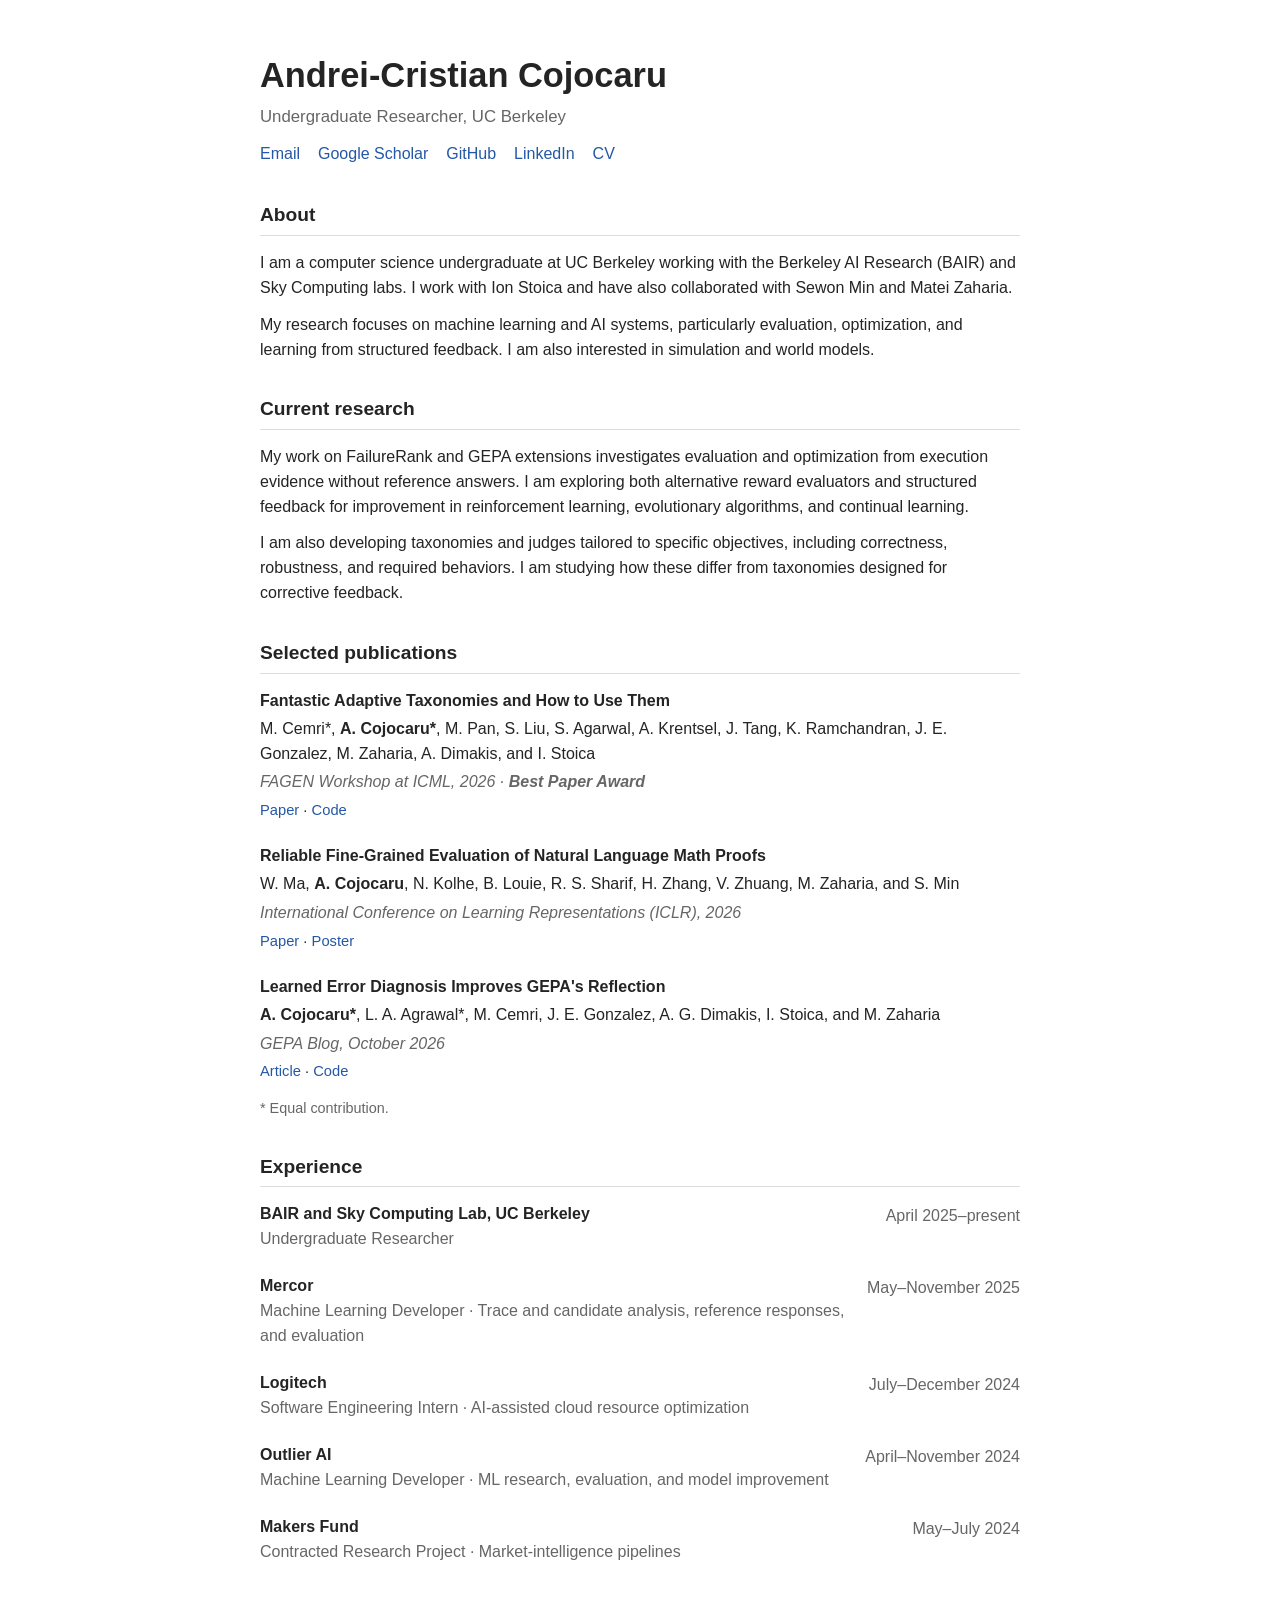
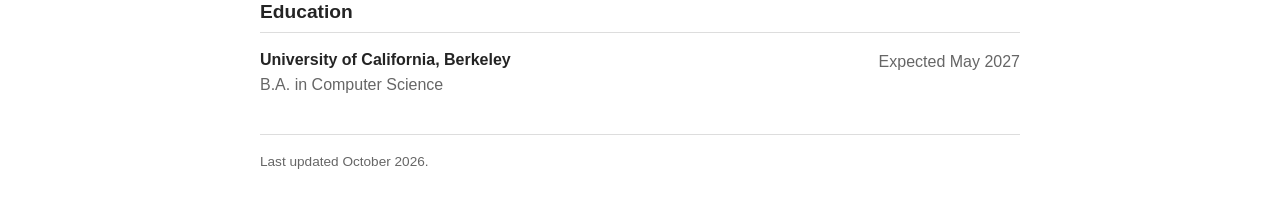
==== commit 542adbae: "Update GEPA publication citation and public CV" ====
--- a/index.html
+++ b/index.html
@@ -53,10 +53,10 @@
                 </article>
 
                 <article class="publication">
-                    <h3>Learned Error Diagnosis for GEPA's Reflection</h3>
-                    <p><strong>A. Cojocaru*</strong>, L. A. Agrawal*, J. E. Gonzalez, D. Klein, K. Sen, A. G. Dimakis, I. Stoica, and M. Zaharia</p>
-                    <p class="venue">Research article and reproducibility release, 2026</p>
-                    <p class="paper-links"><a href="https://andreiberkeley.github.io/gepa-named-failure-modes/blog/2026/09/03/named-failure-modes/">Article</a> · <a href="https://github.com/AndreiBerkeley/gepa-named-failure-modes">Code</a></p>
+                    <h3>Learned Error Diagnosis Improves GEPA's Reflection</h3>
+                    <p><strong>A. Cojocaru*</strong>, L. A. Agrawal*, M. Cemri, J. E. Gonzalez, A. G. Dimakis, I. Stoica, and M. Zaharia</p>
+                    <p class="venue">GEPA Blog, October 2026</p>
+                    <p class="paper-links"><a href="https://gepa-ai.github.io/gepa/blog/2026/10/06/named-failure-modes/">Article</a> · <a href="https://github.com/AndreiBerkeley/gepa-named-failure-modes">Code</a></p>
                 </article>
             </div>
             <p class="note">* Equal contribution.</p>
@@ -119,7 +119,7 @@
         </section>
 
         <footer>
-            <p>Last updated September 2026.</p>
+            <p>Last updated October 2026.</p>
         </footer>
     </main>
 </body>
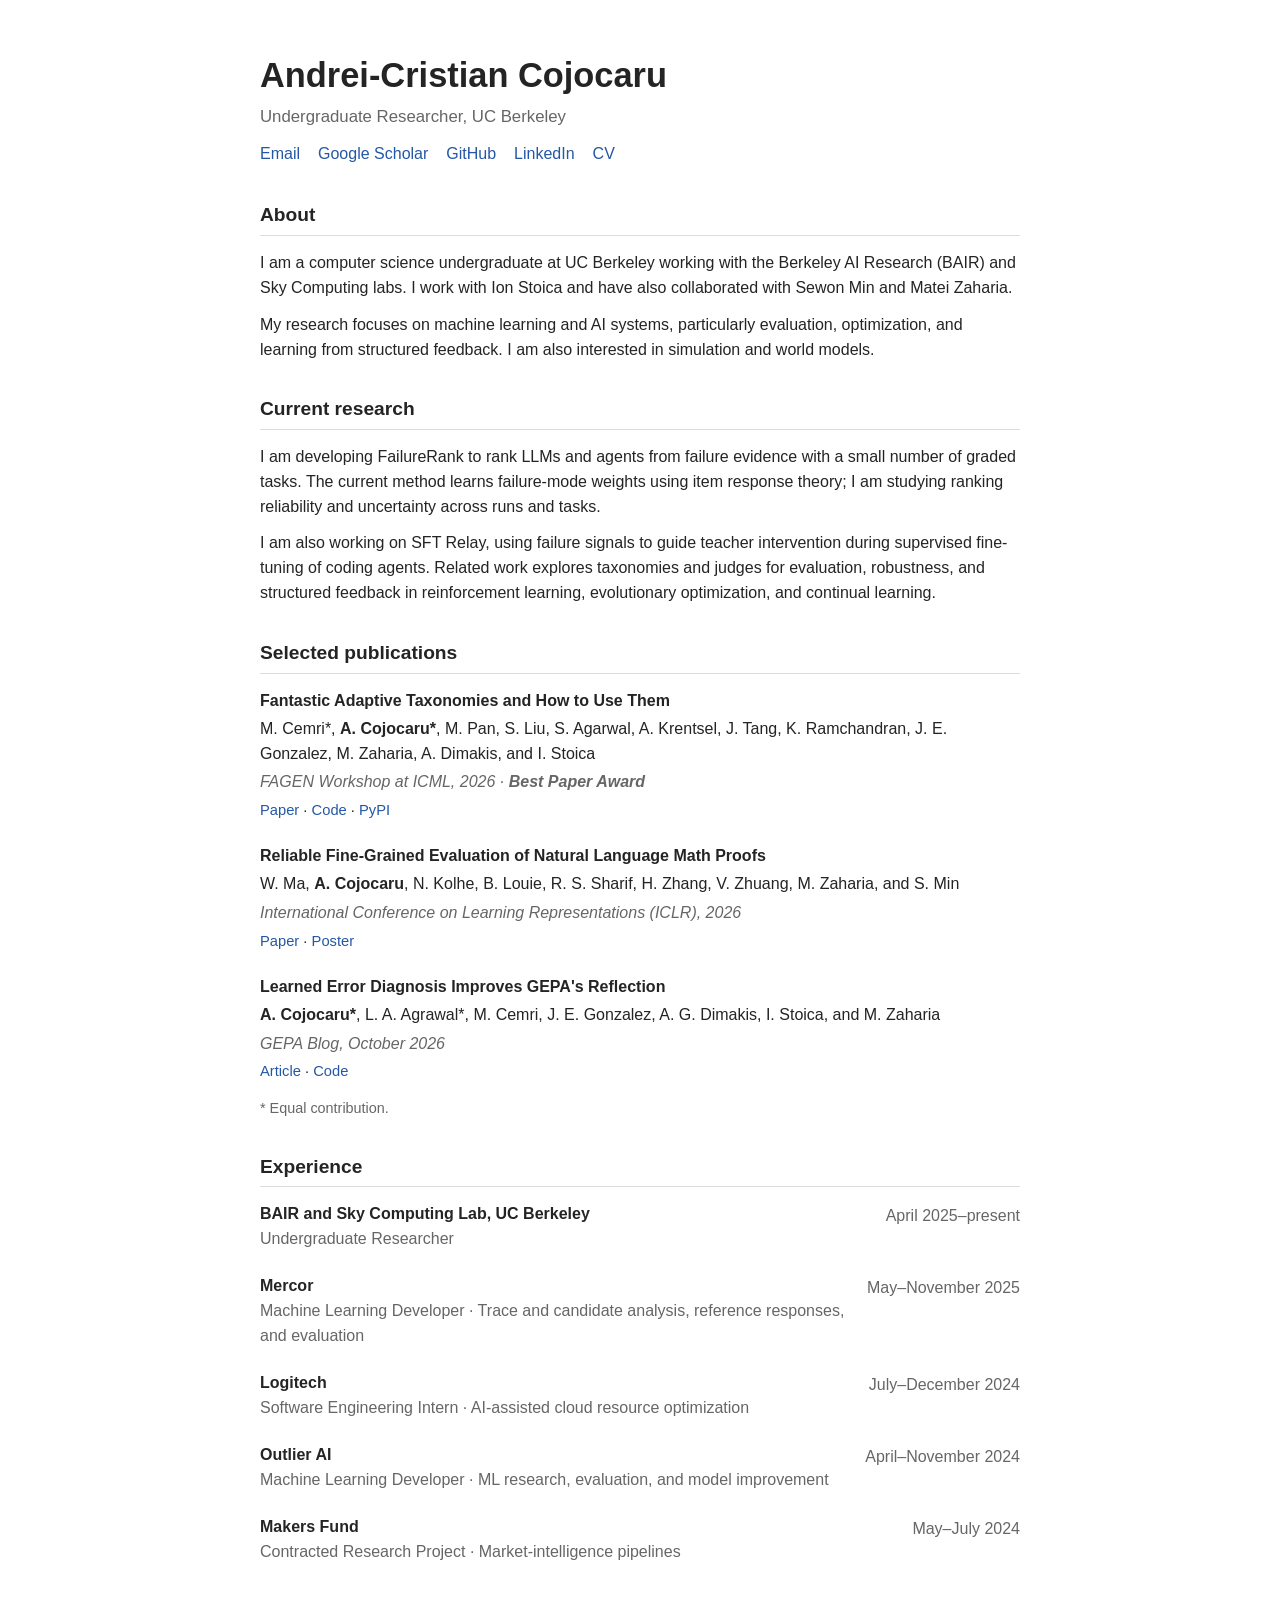
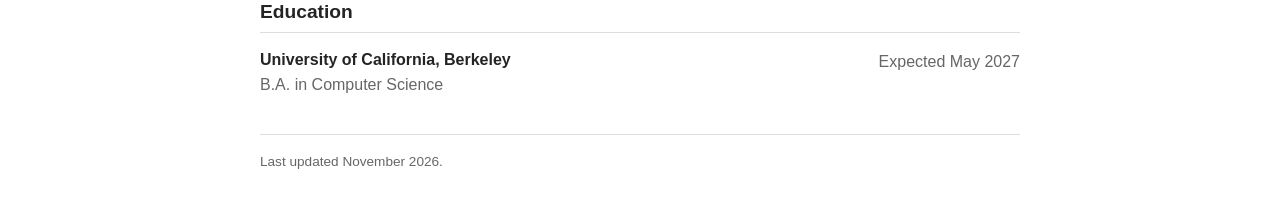
==== commit efa78961: "Refresh ongoing research and public CV" ====
--- a/index.html
+++ b/index.html
@@ -31,8 +31,8 @@
 
         <section aria-labelledby="research-title">
             <h2 id="research-title">Current research</h2>
-            <p>My work on FailureRank and GEPA extensions investigates evaluation and optimization from execution evidence without reference answers. I am exploring both alternative reward evaluators and structured feedback for improvement in reinforcement learning, evolutionary algorithms, and continual learning.</p>
-            <p>I am also developing taxonomies and judges tailored to specific objectives, including correctness, robustness, and required behaviors. I am studying how these differ from taxonomies designed for corrective feedback.</p>
+            <p>I am developing FailureRank to rank LLMs and agents from failure evidence with a small number of graded tasks. The current method learns failure-mode weights using item response theory; I am studying ranking reliability and uncertainty across runs and tasks.</p>
+            <p>I am also working on SFT Relay, using failure signals to guide teacher intervention during supervised fine-tuning of coding agents. Related work explores taxonomies and judges for evaluation, robustness, and structured feedback in reinforcement learning, evolutionary optimization, and continual learning.</p>
         </section>
 
         <section aria-labelledby="publications-title">
@@ -42,7 +42,7 @@
                     <h3>Fantastic Adaptive Taxonomies and How to Use Them</h3>
                     <p>M. Cemri*, <strong>A. Cojocaru*</strong>, M. Pan, S. Liu, S. Agarwal, A. Krentsel, J. Tang, K. Ramchandran, J. E. Gonzalez, M. Zaharia, A. Dimakis, and I. Stoica</p>
                     <p class="venue">FAGEN Workshop at ICML, 2026 · <strong>Best Paper Award</strong></p>
-                    <p class="paper-links"><a href="https://arxiv.org/abs/2607.16387">Paper</a> · <a href="https://github.com/multi-agent-systems-failure-taxonomy/AdaMAST">Code</a></p>
+                    <p class="paper-links"><a href="https://arxiv.org/abs/2607.16387">Paper</a> · <a href="https://github.com/multi-agent-systems-failure-taxonomy/AdaMAST">Code</a> · <a href="https://pypi.org/project/adamast/">PyPI</a></p>
                 </article>
 
                 <article class="publication">
@@ -119,7 +119,7 @@
         </section>
 
         <footer>
-            <p>Last updated October 2026.</p>
+            <p>Last updated November 2026.</p>
         </footer>
     </main>
 </body>
